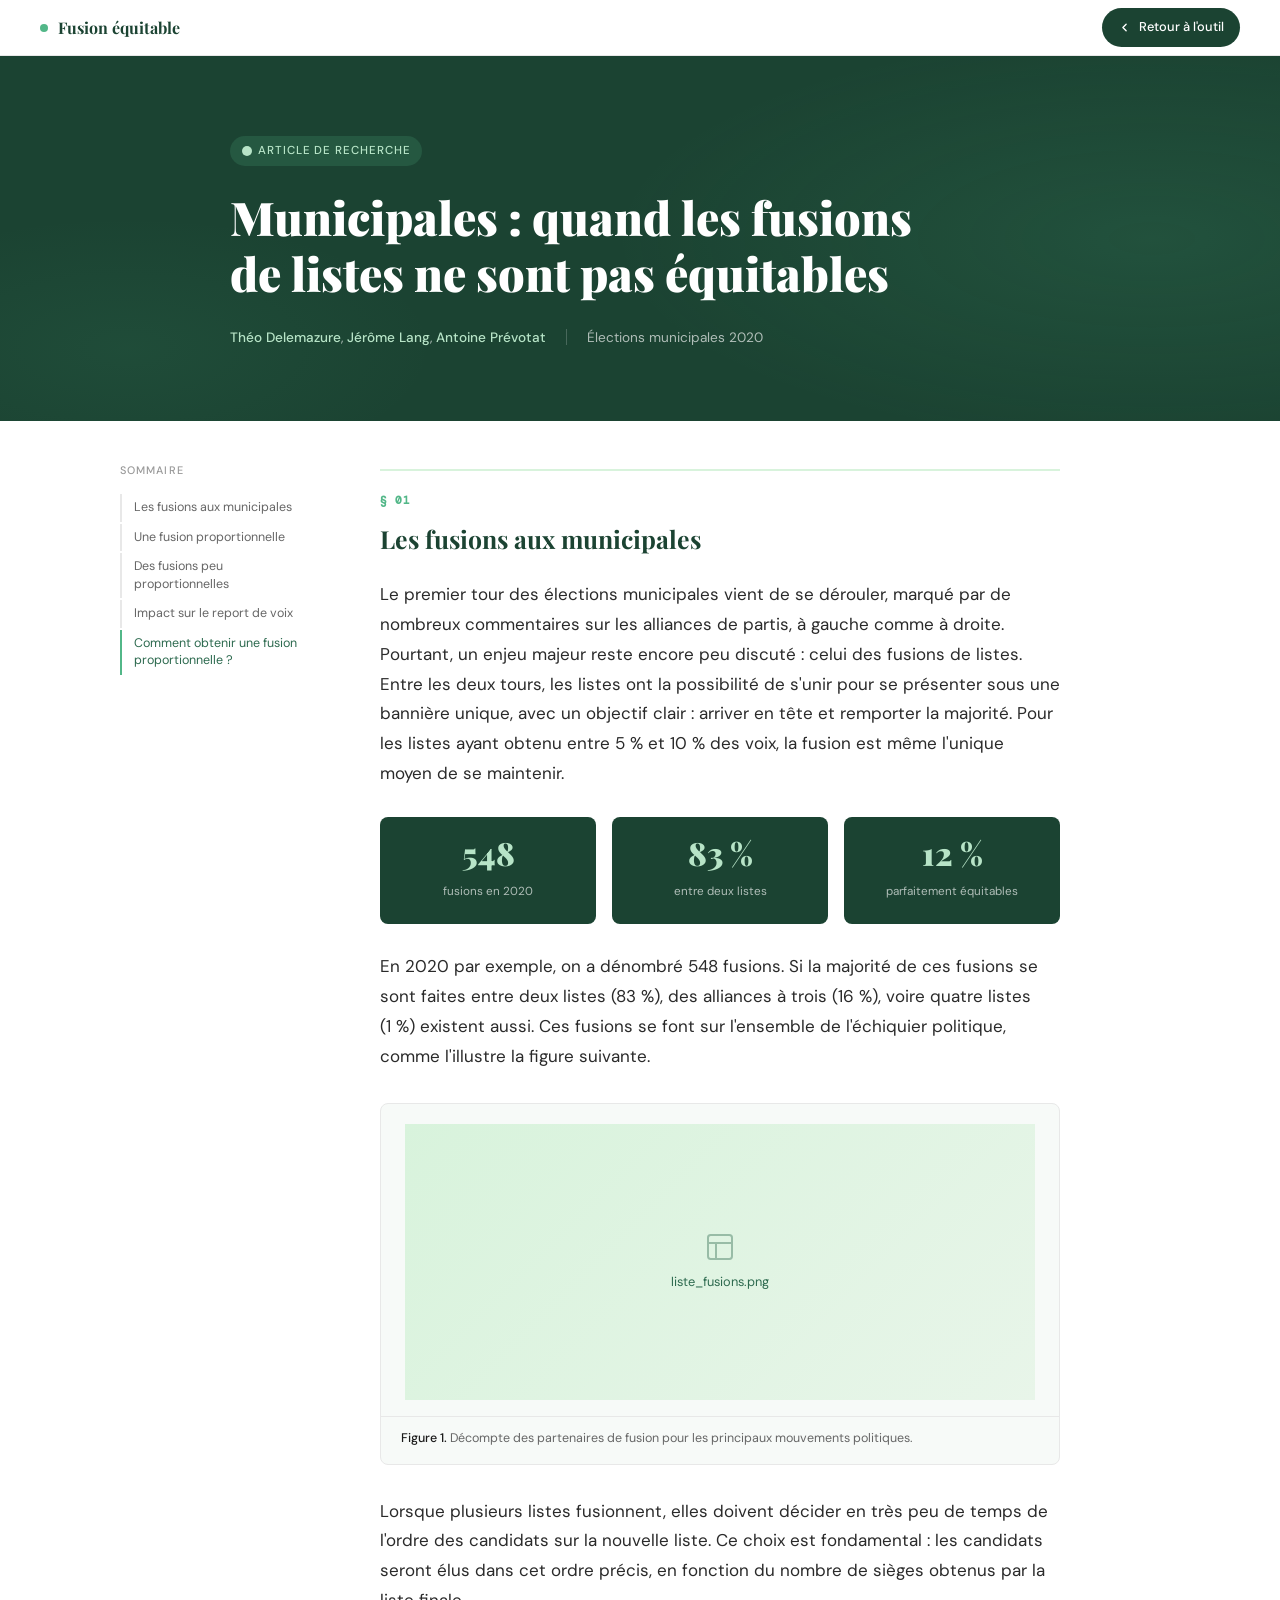
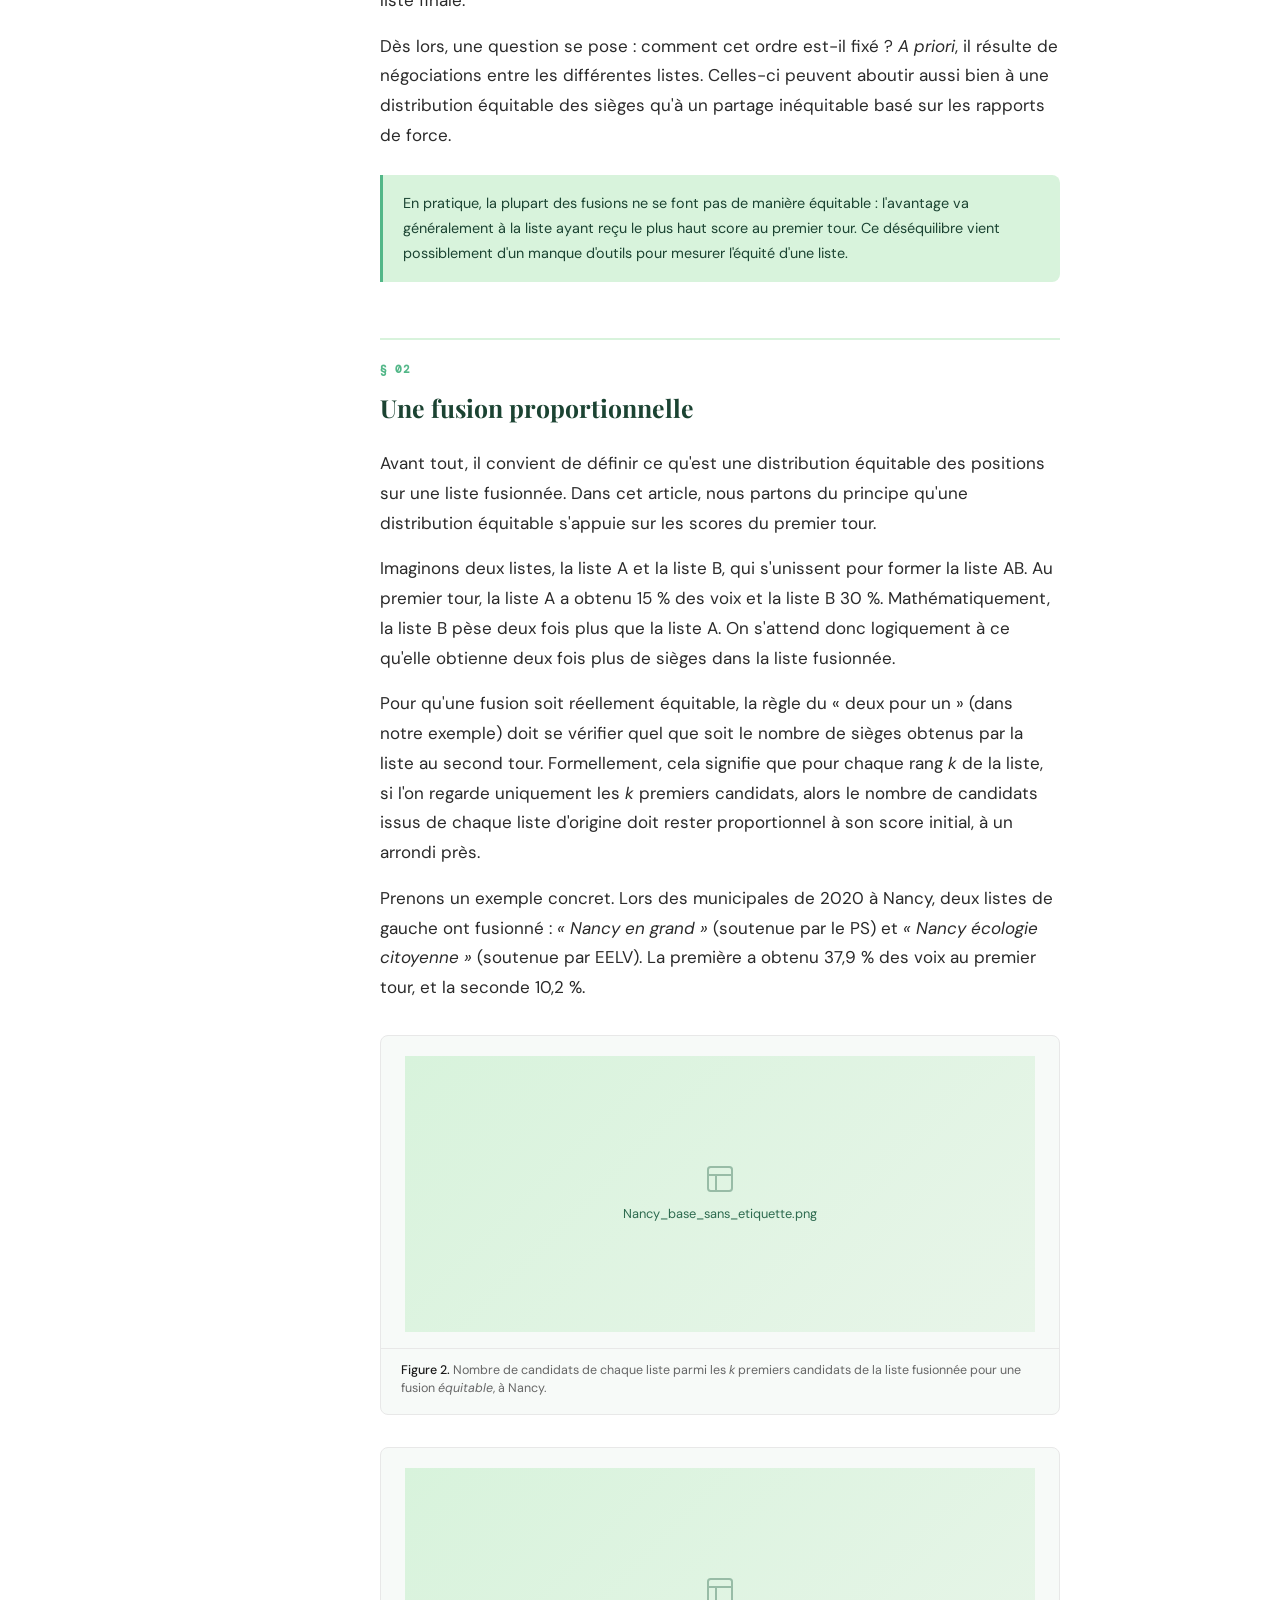
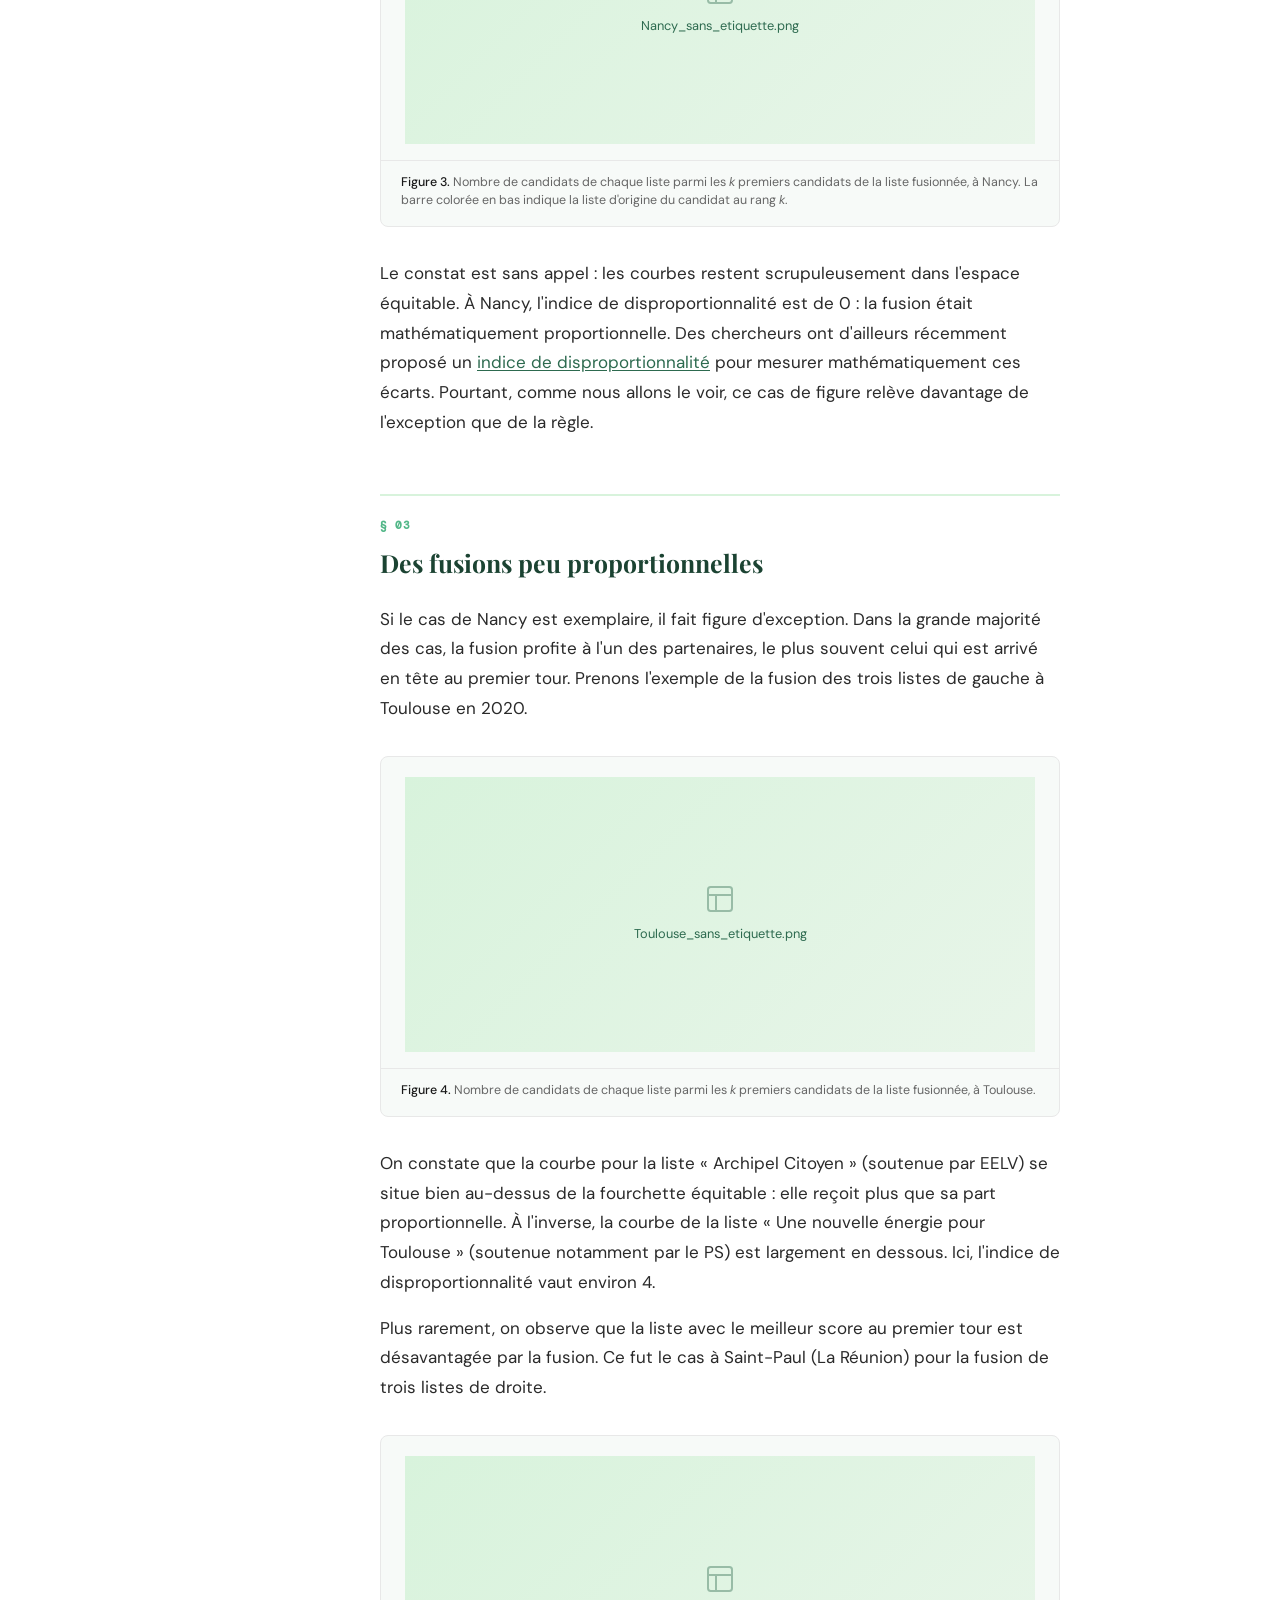
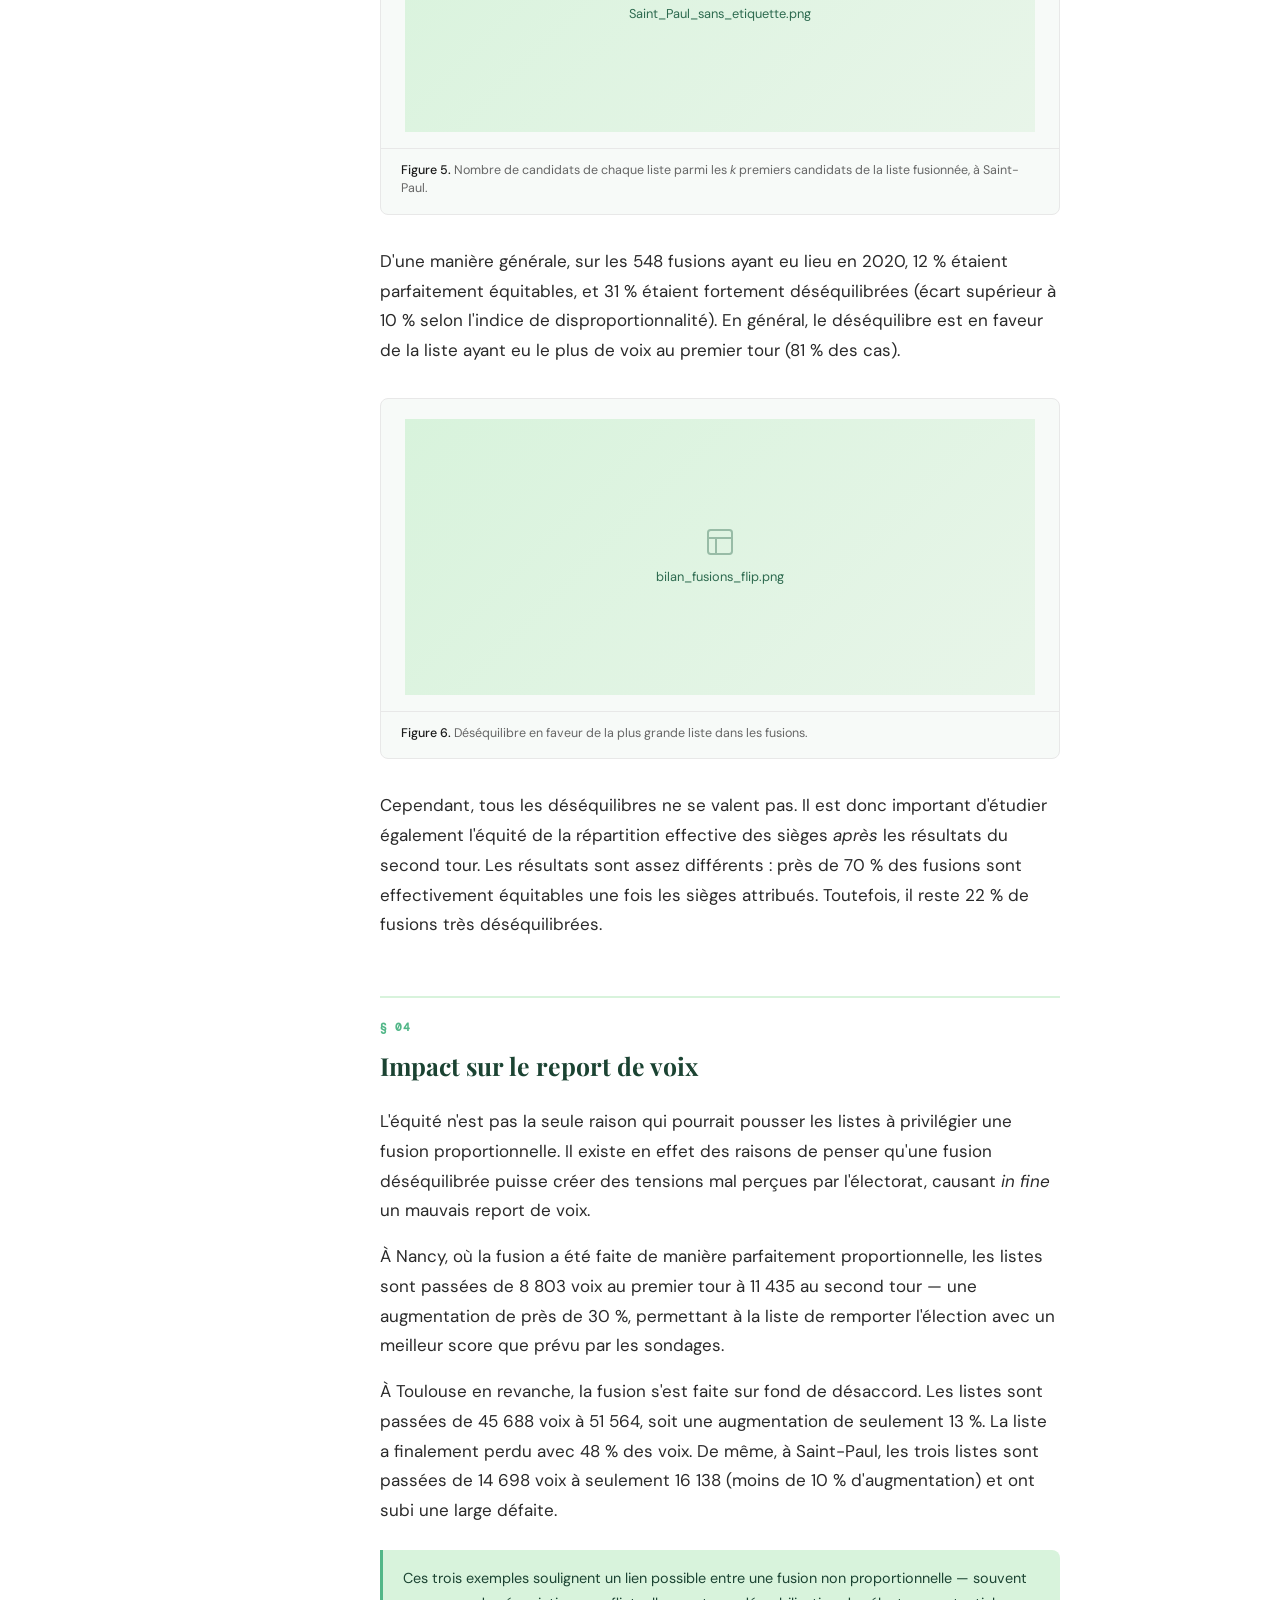
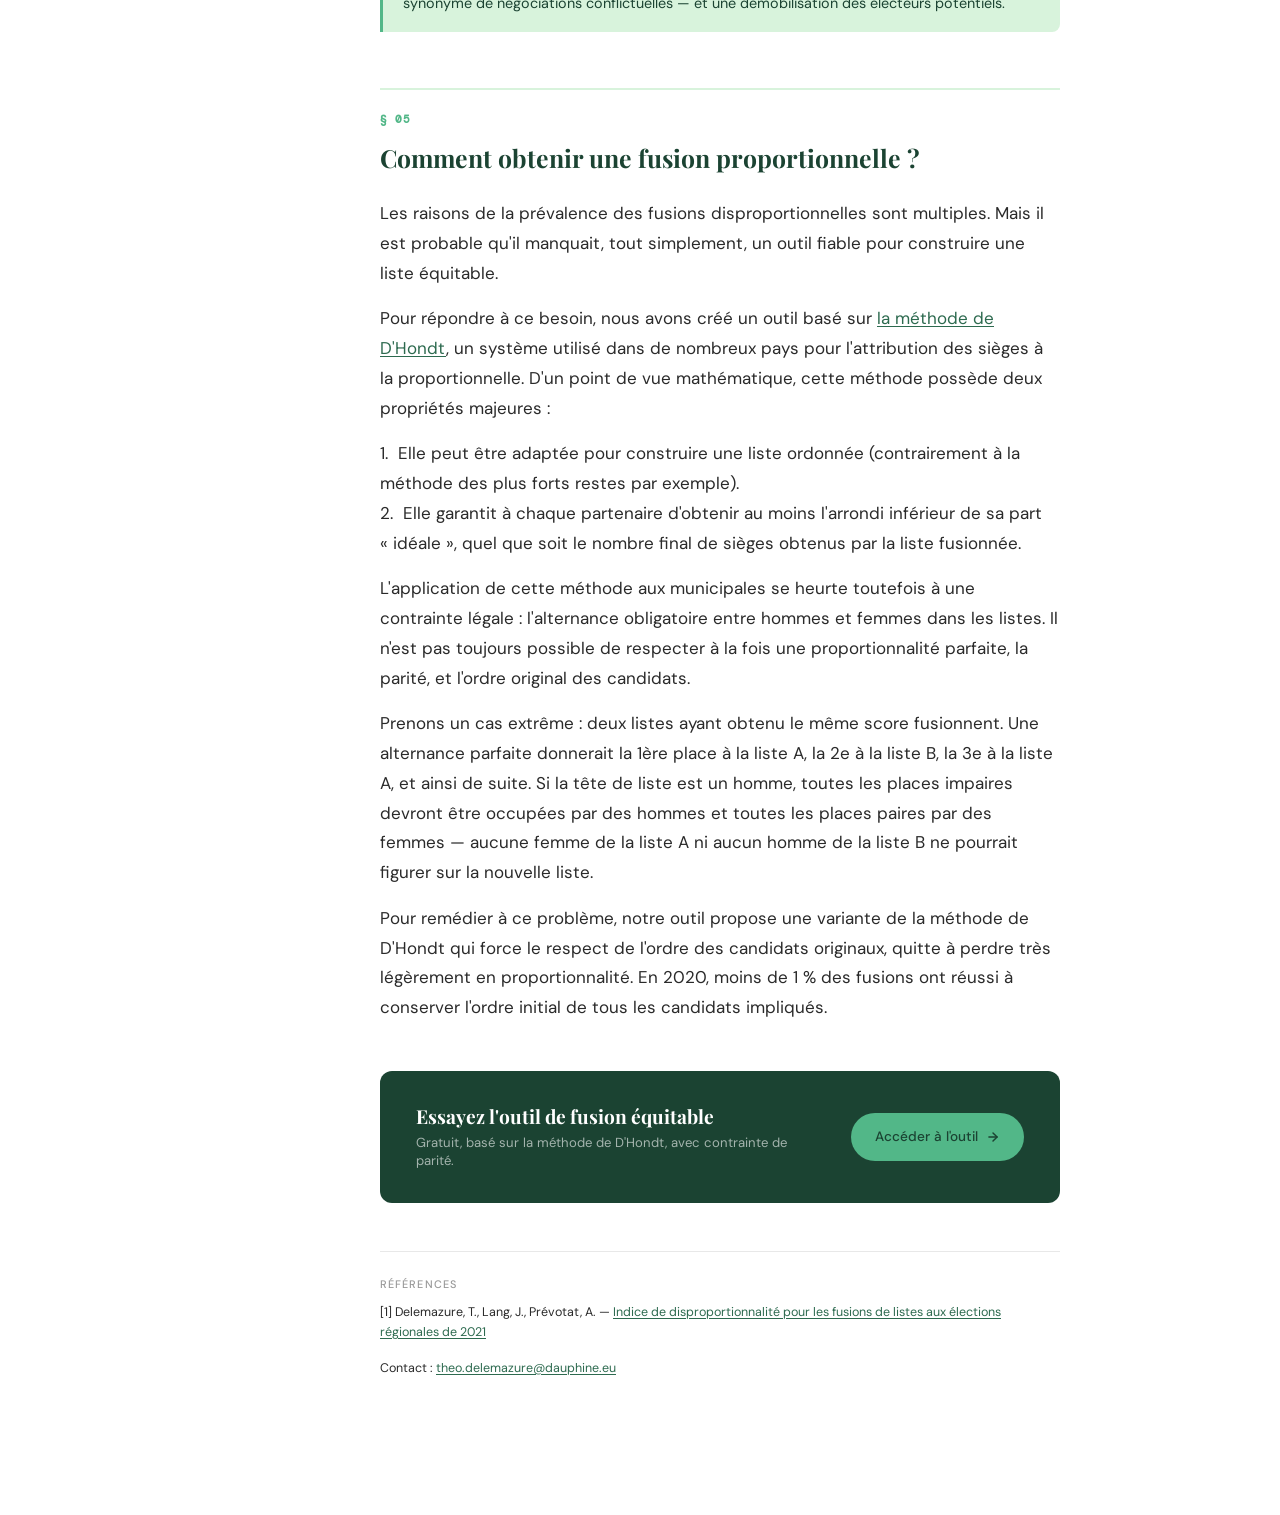
==== informations.html @ e5d2de2e "initi" ====
<!DOCTYPE html>
<html lang="fr">
<head>
  <meta charset="UTF-8" />
  <meta name="viewport" content="width=device-width, initial-scale=1.0" />
  <title>Municipales : quand les fusions de listes ne sont pas équitables</title>
  <link rel="icon" type="image/svg+xml" href="favicon.svg" />
  <link rel="preconnect" href="https://fonts.googleapis.com" />
  <link rel="preconnect" href="https://fonts.gstatic.com" crossorigin />
  <link href="https://fonts.googleapis.com/css2?family=Playfair+Display:ital,wght@0,700;0,900;1,700&family=DM+Sans:wght@300;400;500&family=DM+Mono:wght@400&display=swap" rel="stylesheet" />

  <style>
    :root {
      --green-dark:   #1B4332;
      --green-mid:    #2D6A4F;
      --green-light:  #52B788;
      --green-pale:   #B7E4C7;
      --green-faint:  #D8F3DC;
      --accent:       #52B788;
      --text-body:    #1a1a1a;
      --text-muted:   #666;
      --text-light:   #999;
      --border:       #e8e8e8;
      --bg:           #ffffff;
      --bg-aside:     #f7faf8;
      --radius:       8px;
    }

    *, *::before, *::after { box-sizing: border-box; margin: 0; padding: 0; }

    html { scroll-behavior: smooth; }

    body {
      font-family: 'DM Sans', sans-serif;
      background: var(--bg);
      color: var(--text-body);
      font-size: 17px;
      line-height: 1.75;
    }

    /* ── NAV ── */
    nav {
      position: sticky;
      top: 0;
      z-index: 100;
      background: rgba(255,255,255,0.92);
      backdrop-filter: blur(12px);
      border-bottom: 1px solid var(--border);
      padding: 0 40px;
      display: flex;
      align-items: center;
      justify-content: space-between;
      height: 56px;
    }

    .nav-logo {
      font-family: 'Playfair Display', serif;
      font-size: 1rem;
      font-weight: 700;
      color: var(--green-dark);
      text-decoration: none;
      display: flex;
      align-items: center;
      gap: 10px;
    }

    .nav-logo-dot {
      width: 8px; height: 8px;
      background: var(--green-light);
      border-radius: 50%;
      display: inline-block;
    }

    .nav-cta {
      display: inline-flex;
      align-items: center;
      gap: 8px;
      background: var(--green-dark);
      color: #fff;
      text-decoration: none;
      font-size: 0.8rem;
      font-weight: 500;
      padding: 8px 16px;
      border-radius: 20px;
      transition: background 0.2s;
    }
    .nav-cta:hover { background: var(--green-mid); }

    /* ── HERO ── */
    .hero {
      background: var(--green-dark);
      color: #fff;
      padding: 80px 40px 72px;
      position: relative;
      overflow: hidden;
    }

    .hero::before {
      content: '';
      position: absolute;
      inset: 0;
      background:
        radial-gradient(ellipse 60% 80% at 90% 50%, rgba(82,183,136,0.12) 0%, transparent 70%),
        radial-gradient(ellipse 40% 60% at 10% 80%, rgba(82,183,136,0.08) 0%, transparent 60%);
      pointer-events: none;
    }

    .hero-inner {
      max-width: 820px;
      margin: 0 auto;
      position: relative;
    }

    .hero-tag {
      display: inline-flex;
      align-items: center;
      gap: 6px;
      background: rgba(82,183,136,0.18);
      color: var(--green-pale);
      font-size: 0.72rem;
      font-weight: 500;
      letter-spacing: 0.08em;
      text-transform: uppercase;
      padding: 5px 12px;
      border-radius: 20px;
      margin-bottom: 24px;
    }

    .hero-title {
      font-family: 'Playfair Display', serif;
      font-size: clamp(2rem, 4vw, 2.9rem);
      font-weight: 900;
      line-height: 1.2;
      color: #fff;
      margin-bottom: 24px;
      max-width: 720px;
    }

    .hero-meta {
      display: flex;
      align-items: center;
      gap: 20px;
      flex-wrap: wrap;
    }

    .hero-authors {
      font-size: 0.85rem;
      color: rgba(255,255,255,0.65);
    }

    .hero-authors strong {
      color: var(--green-pale);
      font-weight: 500;
    }

    .hero-divider {
      width: 1px; height: 16px;
      background: rgba(255,255,255,0.2);
    }

    /* ── LAYOUT ── */
    .page-layout {
      max-width: 1120px;
      margin: 0 auto;
      padding: 0 40px;
      display: grid;
      grid-template-columns: 200px 1fr;
      gap: 0 60px;
      align-items: start;
    }

    /* ── TOC ── */
    .toc {
      position: sticky;
      top: 72px;
      padding: 40px 0;
      font-size: 0.78rem;
    }

    .toc-title {
      font-size: 0.68rem;
      font-weight: 500;
      letter-spacing: 0.1em;
      text-transform: uppercase;
      color: var(--text-light);
      margin-bottom: 14px;
    }

    .toc-list {
      list-style: none;
      display: flex;
      flex-direction: column;
      gap: 2px;
    }

    .toc-list a {
      display: block;
      padding: 5px 10px 5px 12px;
      color: var(--text-muted);
      text-decoration: none;
      border-left: 2px solid var(--border);
      line-height: 1.4;
      transition: color 0.15s, border-color 0.15s;
    }

    .toc-list a:hover,
    .toc-list a.active {
      color: var(--green-mid);
      border-color: var(--green-light);
    }

    /* ── ARTICLE ── */
    article {
      padding: 48px 0 80px;
      max-width: 680px;
    }

    .article-section {
      margin-bottom: 56px;
    }

    h2.section-title {
      font-family: 'Playfair Display', serif;
      font-size: 1.55rem;
      font-weight: 700;
      color: var(--green-dark);
      margin-bottom: 20px;
      padding-top: 8px;
      border-top: 2px solid var(--green-faint);
      padding-top: 20px;
    }

    .section-number {
      font-family: 'DM Mono', monospace;
      font-size: 0.7rem;
      color: var(--green-light);
      letter-spacing: 0.05em;
      display: block;
      margin-bottom: 6px;
    }

    p {
      margin-bottom: 16px;
      color: #2a2a2a;
    }

    p:last-child { margin-bottom: 0; }

    em { font-style: italic; }

    strong { font-weight: 500; color: #111; }

    a {
      color: var(--green-mid);
      text-decoration: underline;
      text-underline-offset: 2px;
      transition: color 0.15s;
    }
    a:hover { color: var(--green-dark); }

    /* ── FIGURES ── */
    .figure-block {
      margin: 32px 0;
      background: var(--bg-aside);
      border: 1px solid var(--border);
      border-radius: var(--radius);
      overflow: hidden;
    }

    .figure-img {
      width: 100%;
      display: block;
      padding: 20px 24px 0;
    }

    .figure-img img {
      width: 100%;
      height: auto;
      display: block;
      border-radius: 4px;
    }

    .figure-caption {
      padding: 12px 20px 16px;
      font-size: 0.78rem;
      color: var(--text-muted);
      line-height: 1.5;
      border-top: 1px solid var(--border);
      margin-top: 16px;
    }

    .figure-caption strong {
      color: var(--text-body);
      font-weight: 500;
    }

    /* Figure placeholder (quand image manquante) */
    .figure-placeholder {
      width: 100%;
      aspect-ratio: 16/7;
      background: linear-gradient(135deg, var(--green-faint) 0%, #e8f5e9 100%);
      display: flex;
      align-items: center;
      justify-content: center;
      flex-direction: column;
      gap: 8px;
      color: var(--green-mid);
      font-size: 0.8rem;
    }

    .figure-placeholder svg { opacity: 0.4; }

    /* ── HIGHLIGHT BOX ── */
    .highlight-box {
      background: var(--green-faint);
      border-left: 3px solid var(--green-light);
      border-radius: 0 var(--radius) var(--radius) 0;
      padding: 16px 20px;
      margin: 24px 0;
      font-size: 0.9rem;
      color: var(--green-dark);
    }

    /* ── STAT CALLOUTS ── */
    .stats-row {
      display: grid;
      grid-template-columns: repeat(3, 1fr);
      gap: 16px;
      margin: 28px 0;
    }

    .stat-card {
      background: var(--green-dark);
      color: #fff;
      border-radius: var(--radius);
      padding: 20px 16px;
      text-align: center;
    }

    .stat-number {
      font-family: 'Playfair Display', serif;
      font-size: 2rem;
      font-weight: 900;
      color: var(--green-pale);
      line-height: 1;
      display: block;
      margin-bottom: 6px;
    }

    .stat-label {
      font-size: 0.73rem;
      color: rgba(255,255,255,0.65);
      line-height: 1.4;
    }

    /* ── CTA FOOTER ── */
    .article-cta {
      background: var(--green-dark);
      color: #fff;
      border-radius: 12px;
      padding: 32px 36px;
      margin-top: 48px;
      display: flex;
      align-items: center;
      justify-content: space-between;
      gap: 24px;
      flex-wrap: wrap;
    }

    .article-cta-text {
      font-family: 'Playfair Display', serif;
      font-size: 1.2rem;
      font-weight: 700;
      color: #fff;
      max-width: 400px;
      line-height: 1.4;
    }

    .article-cta-sub {
      font-family: 'DM Sans', sans-serif;
      font-size: 0.82rem;
      color: rgba(255,255,255,0.6);
      font-weight: 400;
      display: block;
      margin-top: 4px;
    }

    .article-cta-btn {
      display: inline-flex;
      align-items: center;
      gap: 8px;
      background: var(--green-light);
      color: var(--green-dark);
      font-family: 'DM Sans', sans-serif;
      font-size: 0.85rem;
      font-weight: 500;
      padding: 12px 24px;
      border-radius: 24px;
      text-decoration: none;
      white-space: nowrap;
      transition: background 0.2s, transform 0.15s;
    }
    .article-cta-btn:hover {
      background: var(--green-pale);
      transform: translateY(-1px);
      color: var(--green-dark);
    }

    /* ── REFS ── */
    .references {
      margin-top: 48px;
      padding-top: 24px;
      border-top: 1px solid var(--border);
      font-size: 0.78rem;
      color: var(--text-muted);
      line-height: 1.6;
    }

    .references h3 {
      font-family: 'DM Sans', sans-serif;
      font-size: 0.68rem;
      font-weight: 500;
      letter-spacing: 0.1em;
      text-transform: uppercase;
      color: var(--text-light);
      margin-bottom: 10px;
    }

    /* ── RESPONSIVE ── */
    @media (max-width: 768px) {
      nav { padding: 0 20px; }
      .hero { padding: 52px 20px 48px; }
      .page-layout {
        grid-template-columns: 1fr;
        padding: 0 20px;
      }
      .toc { display: none; }
      article { padding: 32px 0 60px; }
      .stats-row { grid-template-columns: 1fr; }
      .article-cta { flex-direction: column; align-items: flex-start; }
    }
  </style>
</head>
<body>

  <!-- NAV -->
  <nav>
    <a href="index.html" class="nav-logo">
      <span class="nav-logo-dot"></span>
      Fusion équitable
    </a>
    <a href="index.html" class="nav-cta">
      <svg width="13" height="13" viewBox="0 0 24 24" fill="none" stroke="currentColor" stroke-width="2.5" stroke-linecap="round" stroke-linejoin="round"><polyline points="15 18 9 12 15 6"/></svg>
      Retour à l'outil
    </a>
  </nav>

  <!-- HERO -->
  <div class="hero">
    <div class="hero-inner">
      <div class="hero-tag">
        <svg width="10" height="10" viewBox="0 0 24 24" fill="currentColor"><circle cx="12" cy="12" r="12"/></svg>
        Article de recherche
      </div>
      <h1 class="hero-title">Municipales : quand les fusions de listes ne sont pas équitables</h1>
      <div class="hero-meta">
        <span class="hero-authors">
          <strong>Théo Delemazure</strong>, <strong>Jérôme Lang</strong>, <strong>Antoine Prévotat</strong>
        </span>
        <div class="hero-divider"></div>
        <span class="hero-authors">Élections municipales 2020</span>
      </div>
    </div>
  </div>

  <!-- BODY -->
  <div class="page-layout">

    <!-- TOC -->
    <aside class="toc" aria-label="Table des matières">
      <div class="toc-title">Sommaire</div>
      <ul class="toc-list">
        <li><a href="#s1">Les fusions aux municipales</a></li>
        <li><a href="#s2">Une fusion proportionnelle</a></li>
        <li><a href="#s3">Des fusions peu proportionnelles</a></li>
        <li><a href="#s4">Impact sur le report de voix</a></li>
        <li><a href="#s5">Comment obtenir une fusion proportionnelle&nbsp;?</a></li>
      </ul>
    </aside>

    <!-- ARTICLE -->
    <article>

      <!-- S1 -->
      <section class="article-section" id="s1">
        <h2 class="section-title">
          <span class="section-number">§ 01</span>
          Les fusions aux municipales
        </h2>

        <p>Le premier tour des élections municipales vient de se dérouler, marqué par de nombreux commentaires sur les alliances de partis, à gauche comme à droite. Pourtant, un enjeu majeur reste encore peu discuté&nbsp;: celui des fusions de listes. Entre les deux tours, les listes ont la possibilité de s'unir pour se présenter sous une bannière unique, avec un objectif clair : arriver en tête et remporter la majorité. Pour les listes ayant obtenu entre 5&nbsp;% et 10&nbsp;% des voix, la fusion est même l'unique moyen de se maintenir.</p>

        <div class="stats-row">
          <div class="stat-card">
            <span class="stat-number">548</span>
            <span class="stat-label">fusions en 2020</span>
          </div>
          <div class="stat-card">
            <span class="stat-number">83&nbsp;%</span>
            <span class="stat-label">entre deux listes</span>
          </div>
          <div class="stat-card">
            <span class="stat-number">12&nbsp;%</span>
            <span class="stat-label">parfaitement équitables</span>
          </div>
        </div>

        <p>En 2020 par exemple, on a dénombré 548 fusions. Si la majorité de ces fusions se sont faites entre deux listes (83&nbsp;%), des alliances à trois (16&nbsp;%), voire quatre listes (1&nbsp;%) existent aussi. Ces fusions se font sur l'ensemble de l'échiquier politique, comme l'illustre la figure suivante.</p>

        <div class="figure-block">
          <div class="figure-img">
            <img src="Graphs/liste_fusions.png" alt="Décompte des partenaires de fusion pour les principaux mouvements politiques" onerror="this.parentElement.innerHTML='<div class=\'figure-placeholder\'><svg width=\'32\' height=\'32\' viewBox=\'0 0 24 24\' fill=\'none\' stroke=\'currentColor\' stroke-width=\'1.5\'><rect x=\'3\' y=\'3\' width=\'18\' height=\'18\' rx=\'2\'/><path d=\'M3 9h18M9 21V9\'/></svg><span>liste_fusions.png</span></div>'" />
          </div>
          <div class="figure-caption">
            <strong>Figure 1.</strong> Décompte des partenaires de fusion pour les principaux mouvements politiques.
          </div>
        </div>

        <p>Lorsque plusieurs listes fusionnent, elles doivent décider en très peu de temps de l'ordre des candidats sur la nouvelle liste. Ce choix est fondamental : les candidats seront élus dans cet ordre précis, en fonction du nombre de sièges obtenus par la liste finale.</p>

        <p>Dès lors, une question se pose&nbsp;: comment cet ordre est-il fixé&nbsp;? <em>A priori</em>, il résulte de négociations entre les différentes listes. Celles-ci peuvent aboutir aussi bien à une distribution équitable des sièges qu'à un partage inéquitable basé sur les rapports de force.</p>

        <div class="highlight-box">
          En pratique, la plupart des fusions ne se font pas de manière équitable&nbsp;: l'avantage va généralement à la liste ayant reçu le plus haut score au premier tour. Ce déséquilibre vient possiblement d'un manque d'outils pour mesurer l'équité d'une liste.
        </div>
      </section>

      <!-- S2 -->
      <section class="article-section" id="s2">
        <h2 class="section-title">
          <span class="section-number">§ 02</span>
          Une fusion proportionnelle
        </h2>

        <p>Avant tout, il convient de définir ce qu'est une distribution équitable des positions sur une liste fusionnée. Dans cet article, nous partons du principe qu'une distribution équitable s'appuie sur les scores du premier tour.</p>

        <p>Imaginons deux listes, la liste A et la liste B, qui s'unissent pour former la liste AB. Au premier tour, la liste A a obtenu 15&nbsp;% des voix et la liste B 30&nbsp;%. Mathématiquement, la liste B pèse deux fois plus que la liste A. On s'attend donc logiquement à ce qu'elle obtienne deux fois plus de sièges dans la liste fusionnée.</p>

        <p>Pour qu'une fusion soit réellement équitable, la règle du «&nbsp;deux pour un&nbsp;» (dans notre exemple) doit se vérifier quel que soit le nombre de sièges obtenus par la liste au second tour. Formellement, cela signifie que pour chaque rang <em>k</em> de la liste, si l'on regarde uniquement les <em>k</em> premiers candidats, alors le nombre de candidats issus de chaque liste d'origine doit rester proportionnel à son score initial, à un arrondi près.</p>

        <p>Prenons un exemple concret. Lors des municipales de 2020 à Nancy, deux listes de gauche ont fusionné&nbsp;: <em>«&nbsp;Nancy en grand&nbsp;»</em> (soutenue par le PS) et <em>«&nbsp;Nancy écologie citoyenne&nbsp;»</em> (soutenue par EELV). La première a obtenu 37,9&nbsp;% des voix au premier tour, et la seconde 10,2&nbsp;%.</p>

        <div class="figure-block">
          <div class="figure-img">
            <img src="Graphs/Nancy_base_sans_etiquette.png" alt="Fusion équitable à Nancy — répartition idéale" onerror="this.parentElement.innerHTML='<div class=\'figure-placeholder\'><svg width=\'32\' height=\'32\' viewBox=\'0 0 24 24\' fill=\'none\' stroke=\'currentColor\' stroke-width=\'1.5\'><rect x=\'3\' y=\'3\' width=\'18\' height=\'18\' rx=\'2\'/><path d=\'M3 9h18M9 21V9\'/></svg><span>Nancy_base_sans_etiquette.png</span></div>'" />
          </div>
          <div class="figure-caption">
            <strong>Figure 2.</strong> Nombre de candidats de chaque liste parmi les <em>k</em> premiers candidats de la liste fusionnée pour une fusion <em>équitable</em>, à Nancy.
          </div>
        </div>

        <div class="figure-block">
          <div class="figure-img">
            <img src="Graphs/Nancy_sans_etiquette.png" alt="Fusion réelle à Nancy" onerror="this.parentElement.innerHTML='<div class=\'figure-placeholder\'><svg width=\'32\' height=\'32\' viewBox=\'0 0 24 24\' fill=\'none\' stroke=\'currentColor\' stroke-width=\'1.5\'><rect x=\'3\' y=\'3\' width=\'18\' height=\'18\' rx=\'2\'/><path d=\'M3 9h18M9 21V9\'/></svg><span>Nancy_sans_etiquette.png</span></div>'" />
          </div>
          <div class="figure-caption">
            <strong>Figure 3.</strong> Nombre de candidats de chaque liste parmi les <em>k</em> premiers candidats de la liste fusionnée, à Nancy. La barre colorée en bas indique la liste d'origine du candidat au rang <em>k</em>.
          </div>
        </div>

        <p>Le constat est sans appel&nbsp;: les courbes restent scrupuleusement dans l'espace équitable. À Nancy, l'indice de disproportionnalité est de 0&nbsp;: la fusion était mathématiquement proportionnelle. Des chercheurs ont d'ailleurs récemment proposé un <a href="https://decol.hypotheses.org/9">indice de disproportionnalité</a> pour mesurer mathématiquement ces écarts. Pourtant, comme nous allons le voir, ce cas de figure relève davantage de l'exception que de la règle.</p>
      </section>

      <!-- S3 -->
      <section class="article-section" id="s3">
        <h2 class="section-title">
          <span class="section-number">§ 03</span>
          Des fusions peu proportionnelles
        </h2>

        <p>Si le cas de Nancy est exemplaire, il fait figure d'exception. Dans la grande majorité des cas, la fusion profite à l'un des partenaires, le plus souvent celui qui est arrivé en tête au premier tour. Prenons l'exemple de la fusion des trois listes de gauche à Toulouse en 2020.</p>

        <div class="figure-block">
          <div class="figure-img">
            <img src="Graphs/Toulouse_sans_etiquette.png" alt="Fusion à Toulouse" onerror="this.parentElement.innerHTML='<div class=\'figure-placeholder\'><svg width=\'32\' height=\'32\' viewBox=\'0 0 24 24\' fill=\'none\' stroke=\'currentColor\' stroke-width=\'1.5\'><rect x=\'3\' y=\'3\' width=\'18\' height=\'18\' rx=\'2\'/><path d=\'M3 9h18M9 21V9\'/></svg><span>Toulouse_sans_etiquette.png</span></div>'" />
          </div>
          <div class="figure-caption">
            <strong>Figure 4.</strong> Nombre de candidats de chaque liste parmi les <em>k</em> premiers candidats de la liste fusionnée, à Toulouse.
          </div>
        </div>

        <p>On constate que la courbe pour la liste «&nbsp;Archipel Citoyen&nbsp;» (soutenue par EELV) se situe bien au-dessus de la fourchette équitable&nbsp;: elle reçoit plus que sa part proportionnelle. À l'inverse, la courbe de la liste «&nbsp;Une nouvelle énergie pour Toulouse&nbsp;» (soutenue notamment par le PS) est largement en dessous. Ici, l'indice de disproportionnalité vaut environ 4.</p>

        <p>Plus rarement, on observe que la liste avec le meilleur score au premier tour est désavantagée par la fusion. Ce fut le cas à Saint-Paul (La Réunion) pour la fusion de trois listes de droite.</p>

        <div class="figure-block">
          <div class="figure-img">
            <img src="Graphs/Saint_Paul_sans_etiquette.png" alt="Fusion à Saint-Paul" onerror="this.parentElement.innerHTML='<div class=\'figure-placeholder\'><svg width=\'32\' height=\'32\' viewBox=\'0 0 24 24\' fill=\'none\' stroke=\'currentColor\' stroke-width=\'1.5\'><rect x=\'3\' y=\'3\' width=\'18\' height=\'18\' rx=\'2\'/><path d=\'M3 9h18M9 21V9\'/></svg><span>Saint_Paul_sans_etiquette.png</span></div>'" />
          </div>
          <div class="figure-caption">
            <strong>Figure 5.</strong> Nombre de candidats de chaque liste parmi les <em>k</em> premiers candidats de la liste fusionnée, à Saint-Paul.
          </div>
        </div>

        <p>D'une manière générale, sur les 548 fusions ayant eu lieu en 2020, 12&nbsp;% étaient parfaitement équitables, et 31&nbsp;% étaient fortement déséquilibrées (écart supérieur à 10&nbsp;% selon l'indice de disproportionnalité). En général, le déséquilibre est en faveur de la liste ayant eu le plus de voix au premier tour (81&nbsp;% des cas).</p>

        <div class="figure-block">
          <div class="figure-img">
            <img src="Graphs/bilan_fusions_flip.png" alt="Bilan des fusions" onerror="this.parentElement.innerHTML='<div class=\'figure-placeholder\'><svg width=\'32\' height=\'32\' viewBox=\'0 0 24 24\' fill=\'none\' stroke=\'currentColor\' stroke-width=\'1.5\'><rect x=\'3\' y=\'3\' width=\'18\' height=\'18\' rx=\'2\'/><path d=\'M3 9h18M9 21V9\'/></svg><span>bilan_fusions_flip.png</span></div>'" />
          </div>
          <div class="figure-caption">
            <strong>Figure 6.</strong> Déséquilibre en faveur de la plus grande liste dans les fusions.
          </div>
        </div>

        <p>Cependant, tous les déséquilibres ne se valent pas. Il est donc important d'étudier également l'équité de la répartition effective des sièges <em>après</em> les résultats du second tour. Les résultats sont assez différents&nbsp;: près de 70&nbsp;% des fusions sont effectivement équitables une fois les sièges attribués. Toutefois, il reste 22&nbsp;% de fusions très déséquilibrées.</p>
      </section>

      <!-- S4 -->
      <section class="article-section" id="s4">
        <h2 class="section-title">
          <span class="section-number">§ 04</span>
          Impact sur le report de voix
        </h2>

        <p>L'équité n'est pas la seule raison qui pourrait pousser les listes à privilégier une fusion proportionnelle. Il existe en effet des raisons de penser qu'une fusion déséquilibrée puisse créer des tensions mal perçues par l'électorat, causant <em>in fine</em> un mauvais report de voix.</p>

        <p>À Nancy, où la fusion a été faite de manière parfaitement proportionnelle, les listes sont passées de 8&nbsp;803 voix au premier tour à 11&nbsp;435 au second tour — une augmentation de près de 30&nbsp;%, permettant à la liste de remporter l'élection avec un meilleur score que prévu par les sondages.</p>

        <p>À Toulouse en revanche, la fusion s'est faite sur fond de désaccord. Les listes sont passées de 45&nbsp;688 voix à 51&nbsp;564, soit une augmentation de seulement 13&nbsp;%. La liste a finalement perdu avec 48&nbsp;% des voix. De même, à Saint-Paul, les trois listes sont passées de 14&nbsp;698 voix à seulement 16&nbsp;138 (moins de 10&nbsp;% d'augmentation) et ont subi une large défaite.</p>

        <div class="highlight-box">
          Ces trois exemples soulignent un lien possible entre une fusion non proportionnelle — souvent synonyme de négociations conflictuelles — et une démobilisation des électeurs potentiels.
        </div>
      </section>

      <!-- S5 -->
      <section class="article-section" id="s5">
        <h2 class="section-title">
          <span class="section-number">§ 05</span>
          Comment obtenir une fusion proportionnelle&nbsp;?
        </h2>

        <p>Les raisons de la prévalence des fusions disproportionnelles sont multiples. Mais il est probable qu'il manquait, tout simplement, un outil fiable pour construire une liste équitable.</p>

        <p>Pour répondre à ce besoin, nous avons créé un outil basé sur <a href="https://fr.wikipedia.org/wiki/Scrutin_proportionnel_plurinominal#M%C3%A9thode_de_Jefferson_ou_m%C3%A9thode_D'Hondt">la méthode de D'Hondt</a>, un système utilisé dans de nombreux pays pour l'attribution des sièges à la proportionnelle. D'un point de vue mathématique, cette méthode possède deux propriétés majeures&nbsp;:</p>

        <p>1.&nbsp; Elle peut être adaptée pour construire une liste ordonnée (contrairement à la méthode des plus forts restes par exemple).<br>
        2.&nbsp; Elle garantit à chaque partenaire d'obtenir au moins l'arrondi inférieur de sa part «&nbsp;idéale&nbsp;», quel que soit le nombre final de sièges obtenus par la liste fusionnée.</p>

        <p>L'application de cette méthode aux municipales se heurte toutefois à une contrainte légale&nbsp;: l'alternance obligatoire entre hommes et femmes dans les listes. Il n'est pas toujours possible de respecter à la fois une proportionnalité parfaite, la parité, et l'ordre original des candidats.</p>

        <p>Prenons un cas extrême&nbsp;: deux listes ayant obtenu le même score fusionnent. Une alternance parfaite donnerait la 1ère place à la liste A, la 2e à la liste B, la 3e à la liste A, et ainsi de suite. Si la tête de liste est un homme, toutes les places impaires devront être occupées par des hommes et toutes les places paires par des femmes — aucune femme de la liste A ni aucun homme de la liste B ne pourrait figurer sur la nouvelle liste.</p>

        <p>Pour remédier à ce problème, notre outil propose une variante de la méthode de D'Hondt qui force le respect de l'ordre des candidats originaux, quitte à perdre très légèrement en proportionnalité. En 2020, moins de 1&nbsp;% des fusions ont réussi à conserver l'ordre initial de tous les candidats impliqués.</p>

        <!-- CTA -->
        <div class="article-cta">
          <div>
            <div class="article-cta-text">
              Essayez l'outil de fusion équitable
              <span class="article-cta-sub">Gratuit, basé sur la méthode de D'Hondt, avec contrainte de parité.</span>
            </div>
          </div>
          <a href="index.html" class="article-cta-btn">
            Accéder à l'outil
            <svg width="14" height="14" viewBox="0 0 24 24" fill="none" stroke="currentColor" stroke-width="2.5" stroke-linecap="round" stroke-linejoin="round"><line x1="5" y1="12" x2="19" y2="12"/><polyline points="12 5 19 12 12 19"/></svg>
          </a>
        </div>

        <div class="references">
          <h3>Références</h3>
          <p>[1] Delemazure, T., Lang, J., Prévotat, A. — <a href="https://decol.hypotheses.org/9">Indice de disproportionnalité pour les fusions de listes aux élections régionales de 2021</a></p>
          <p>Contact&nbsp;: <a href="mailto:theo.delemazure@dauphine.eu">theo.delemazure@dauphine.eu</a></p>
        </div>
      </section>

    </article>
  </div>

  <script>
    // TOC active link on scroll
    const sections = document.querySelectorAll('.article-section');
    const links    = document.querySelectorAll('.toc-list a');

    const observer = new IntersectionObserver(entries => {
      entries.forEach(entry => {
        if (entry.isIntersecting) {
          links.forEach(l => l.classList.remove('active'));
          const active = document.querySelector(`.toc-list a[href="#${entry.target.id}"]`);
          if (active) active.classList.add('active');
        }
      });
    }, { rootMargin: '-20% 0px -70% 0px' });

    sections.forEach(s => observer.observe(s));
  </script>
</body>
</html>
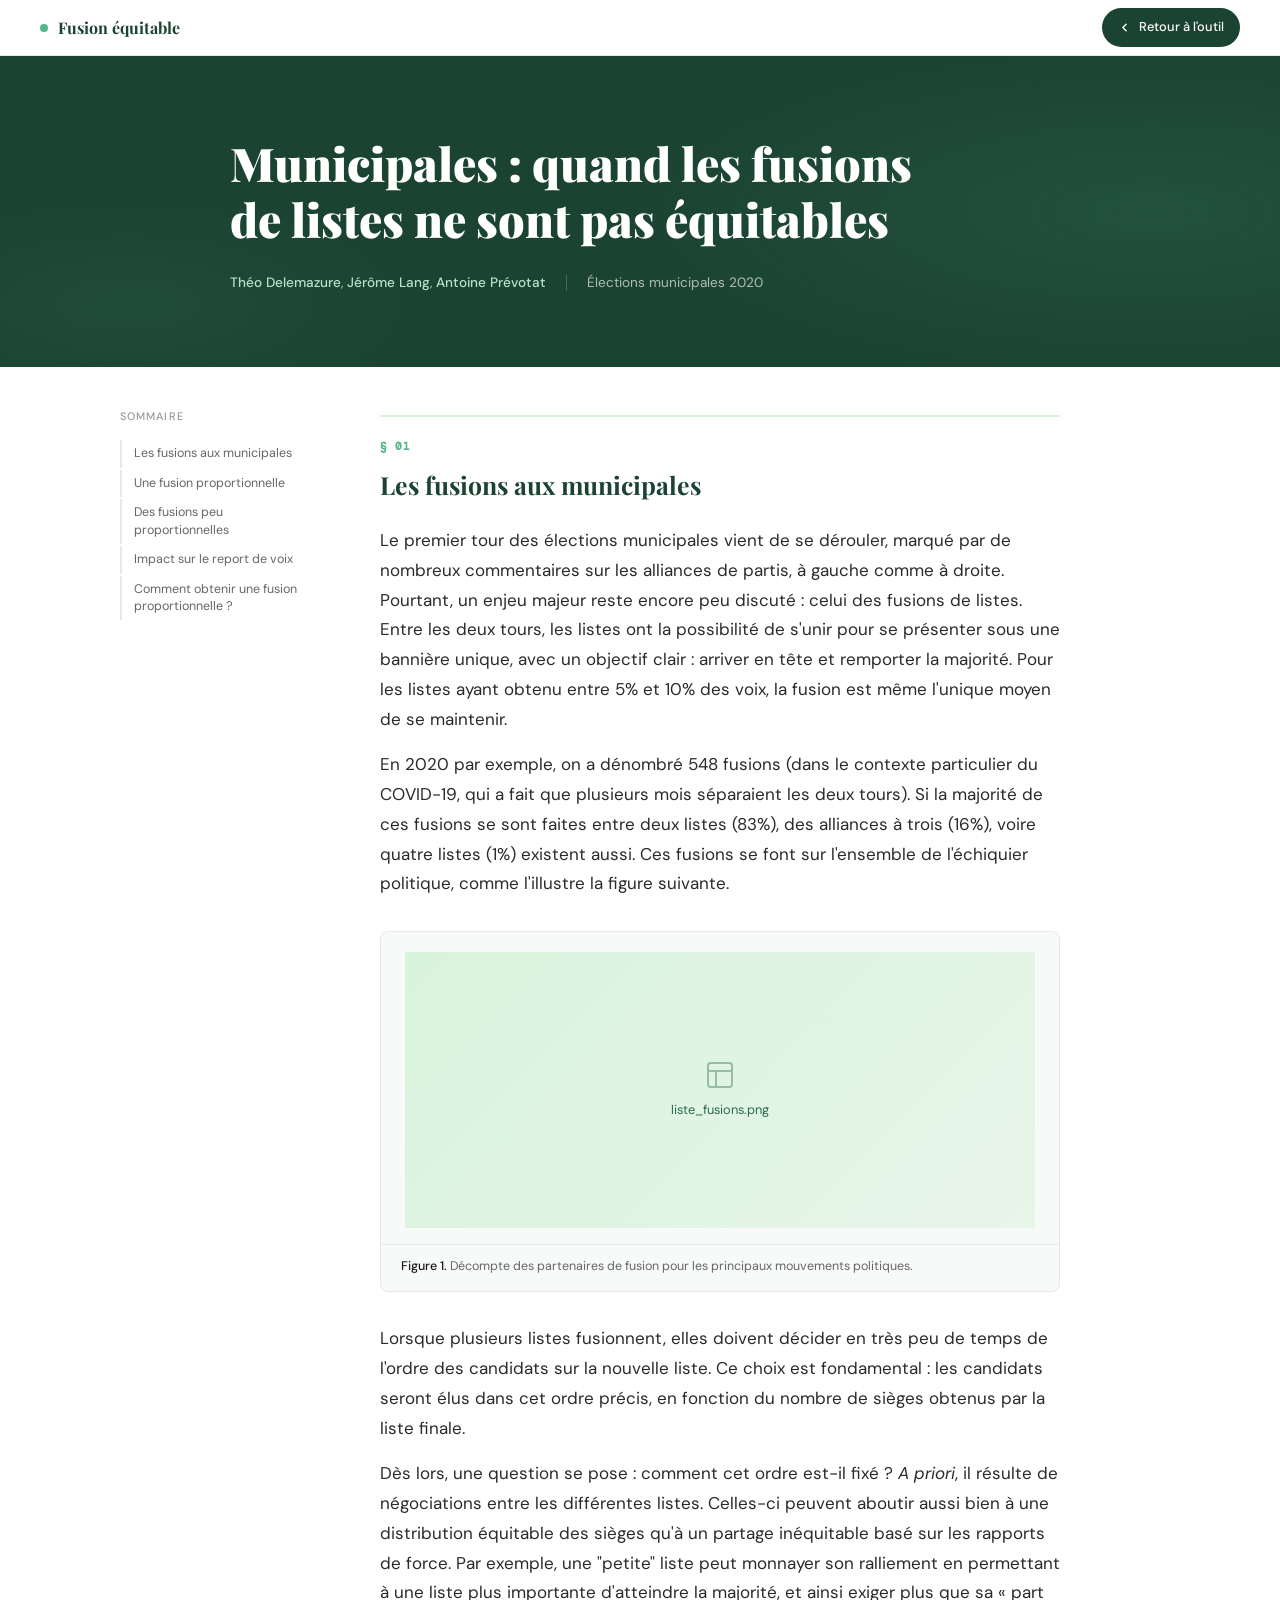
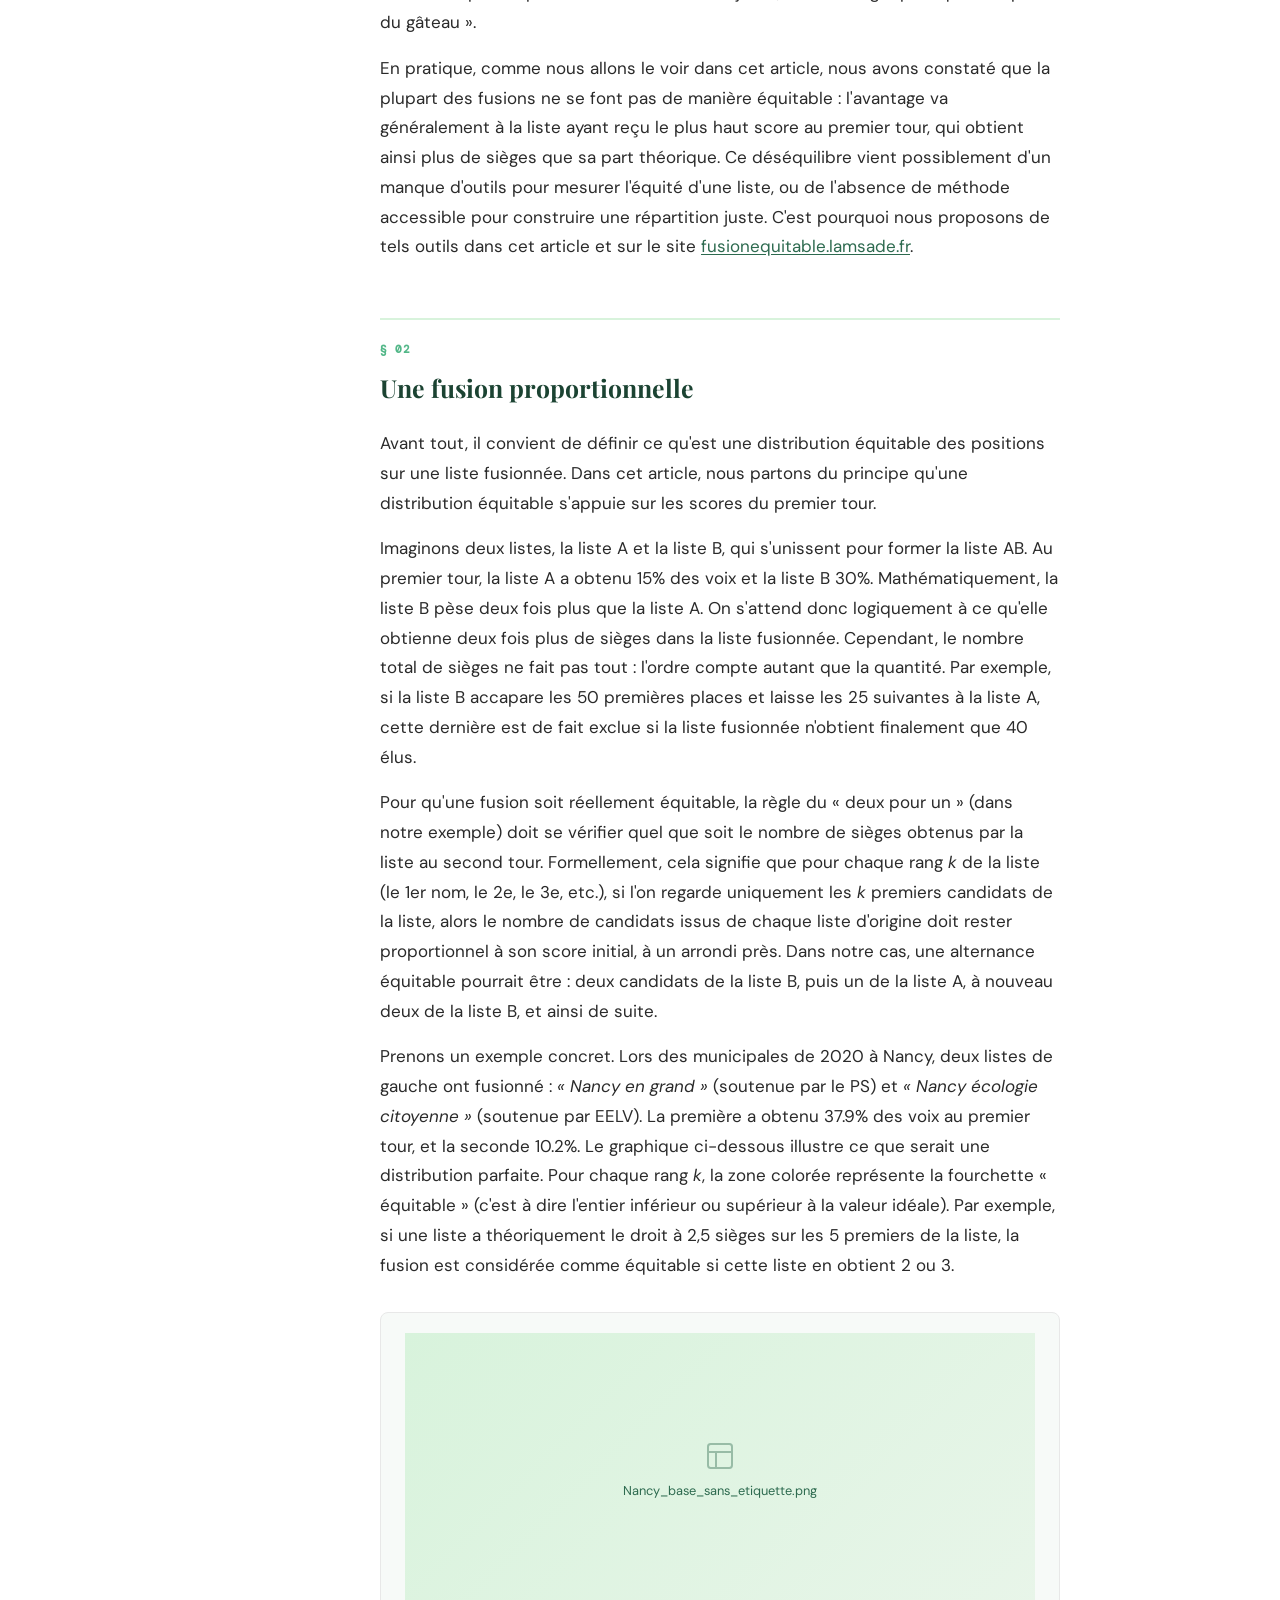
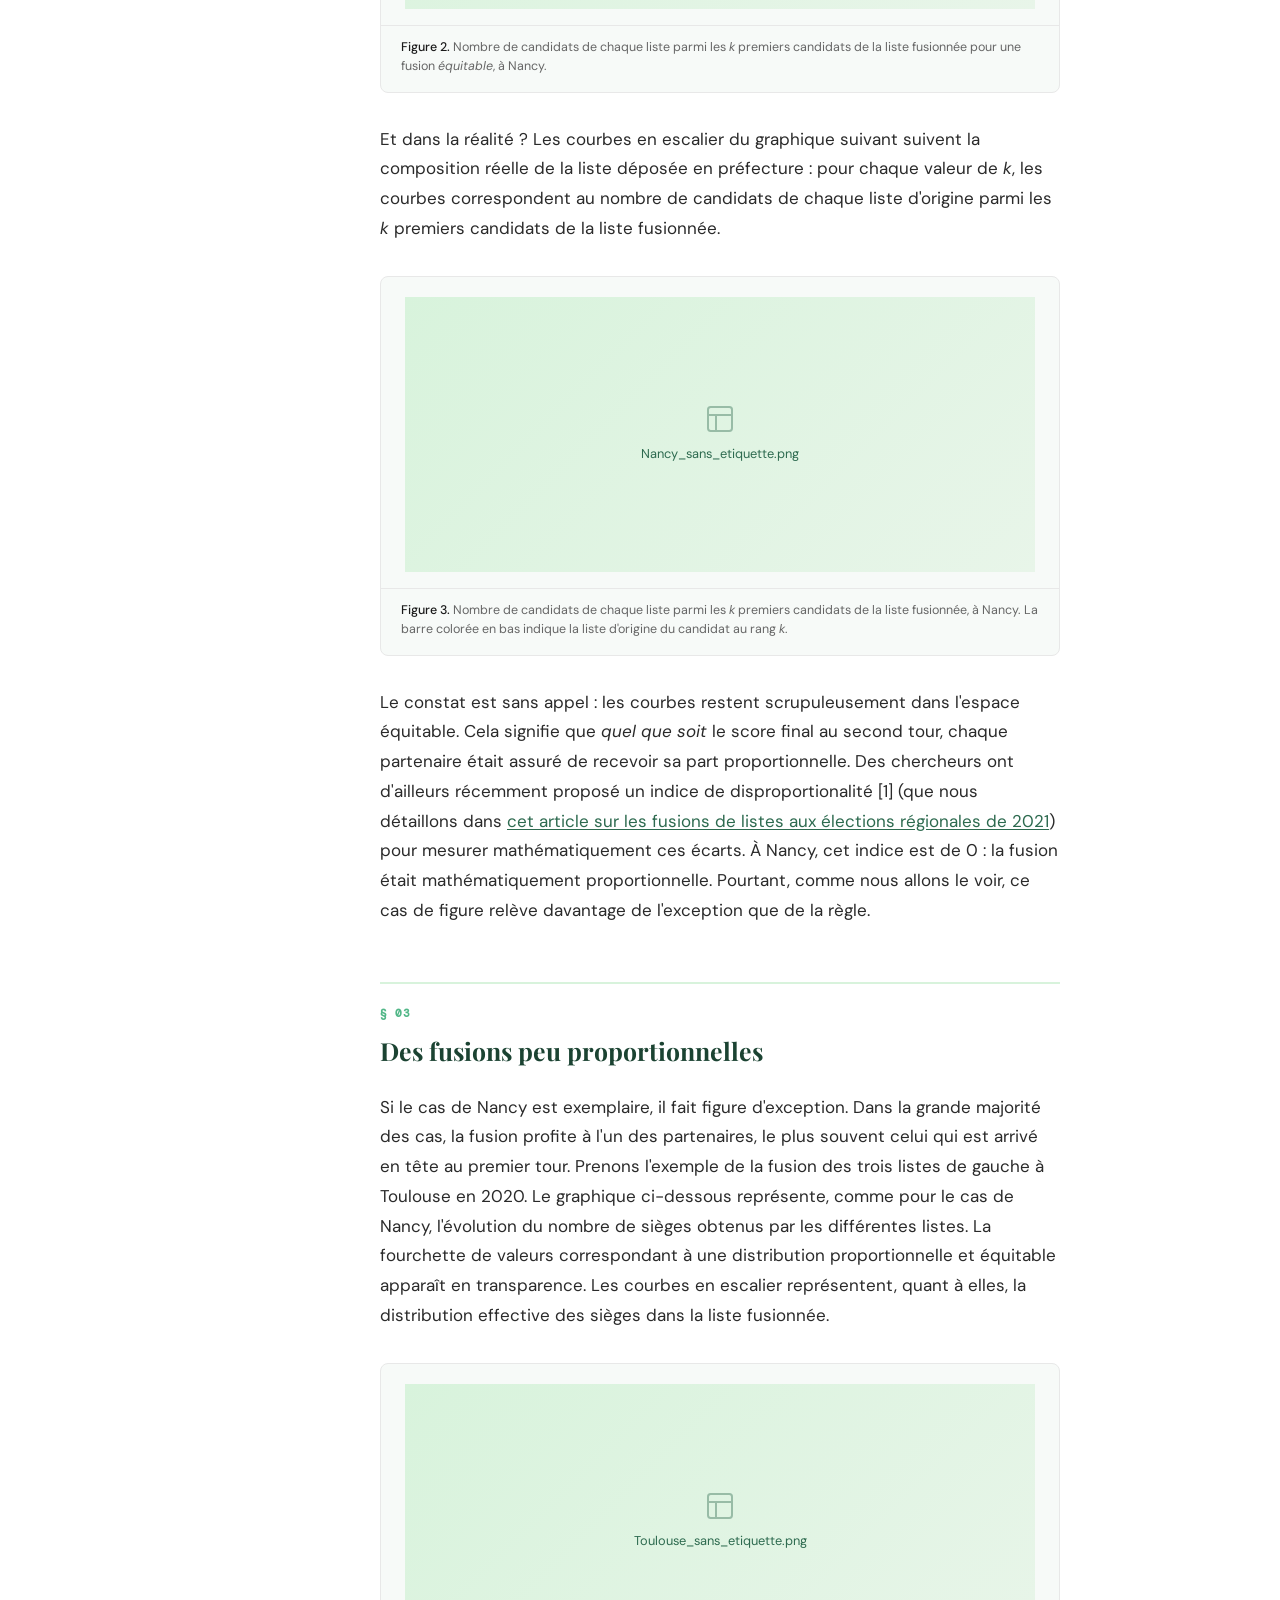
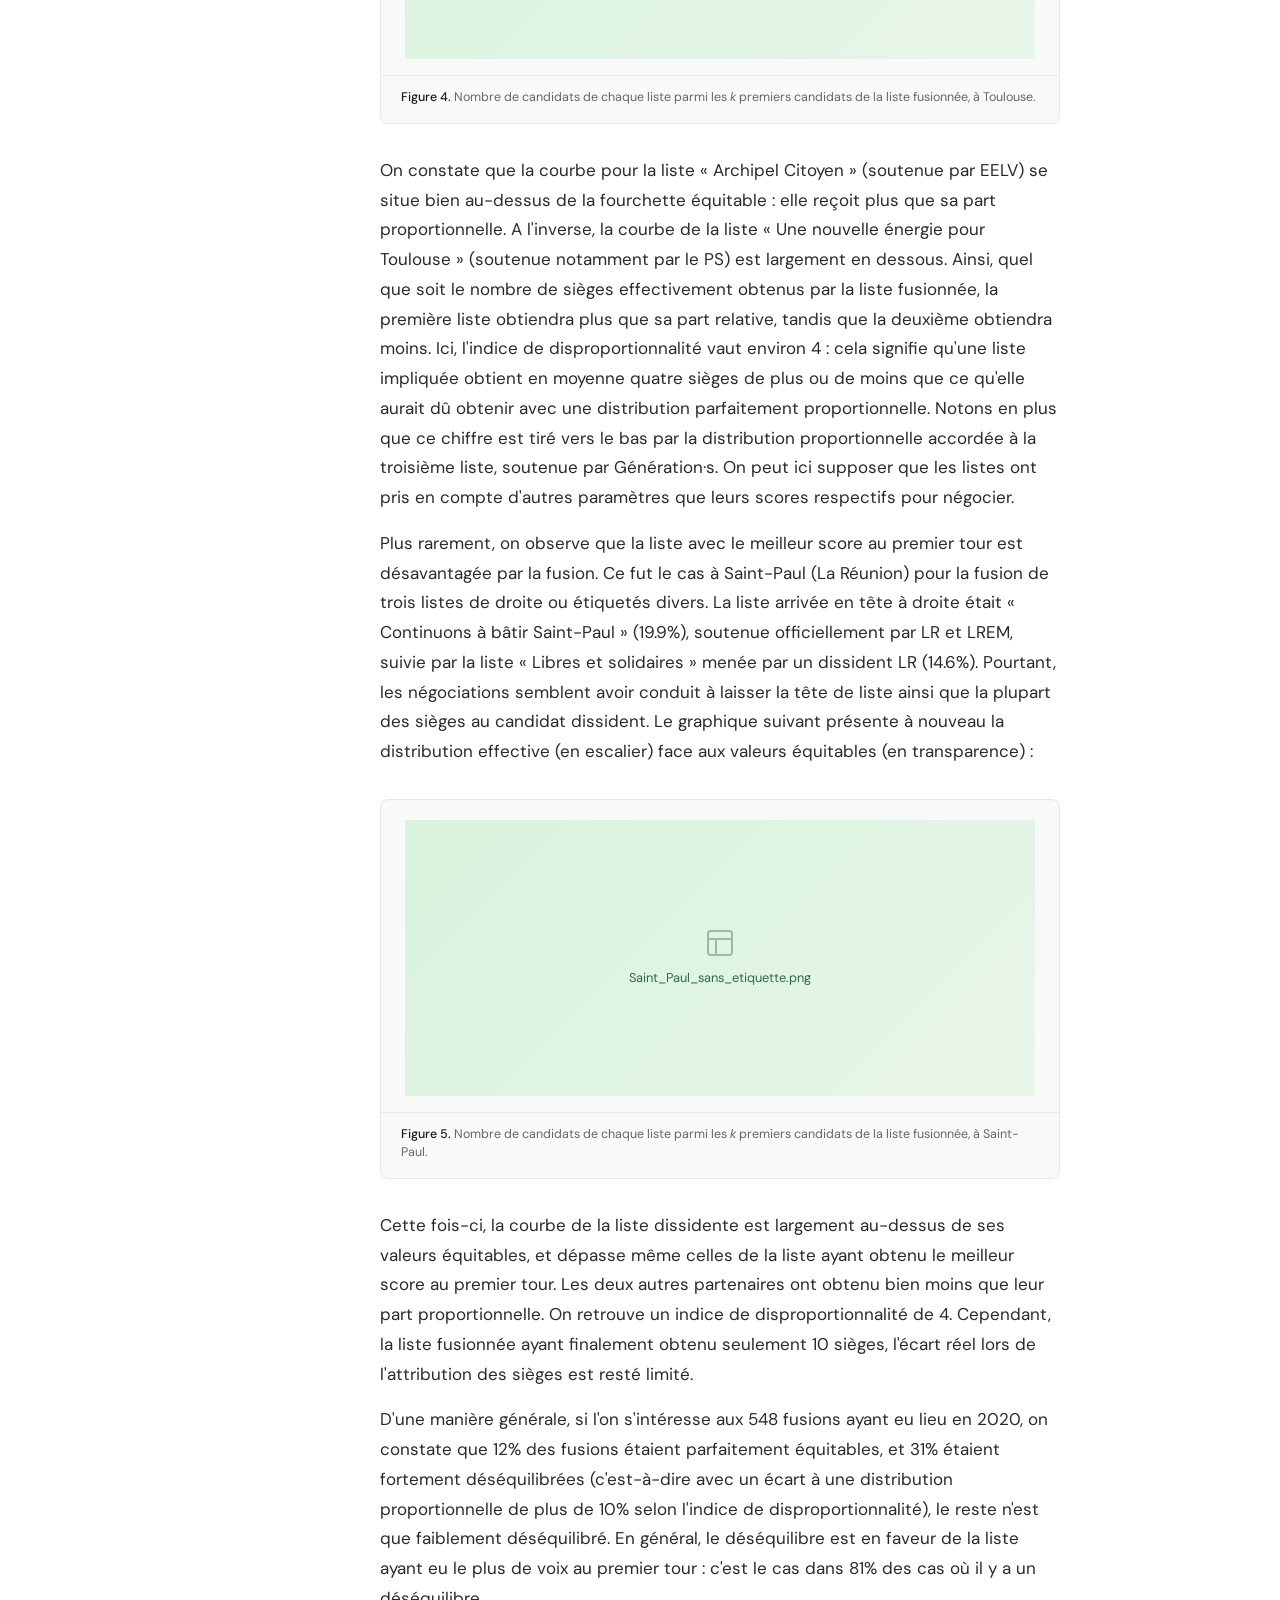
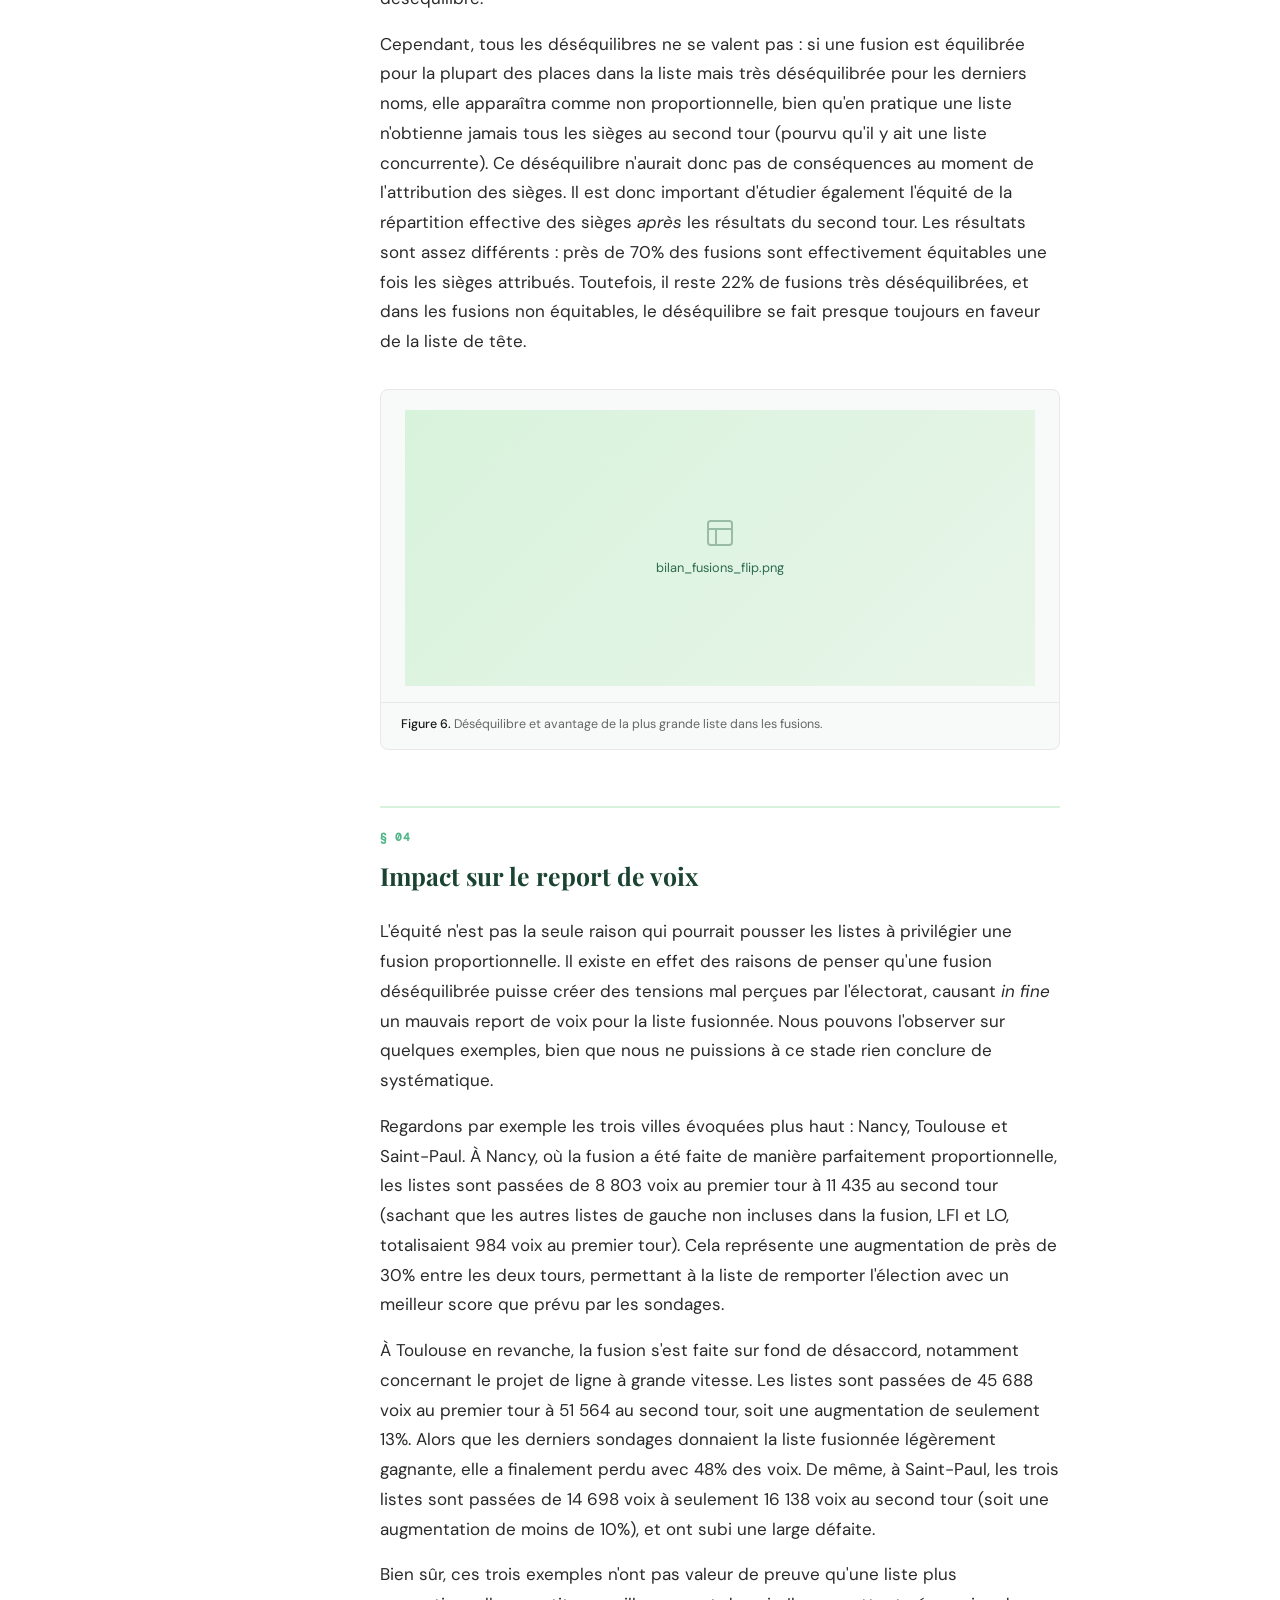
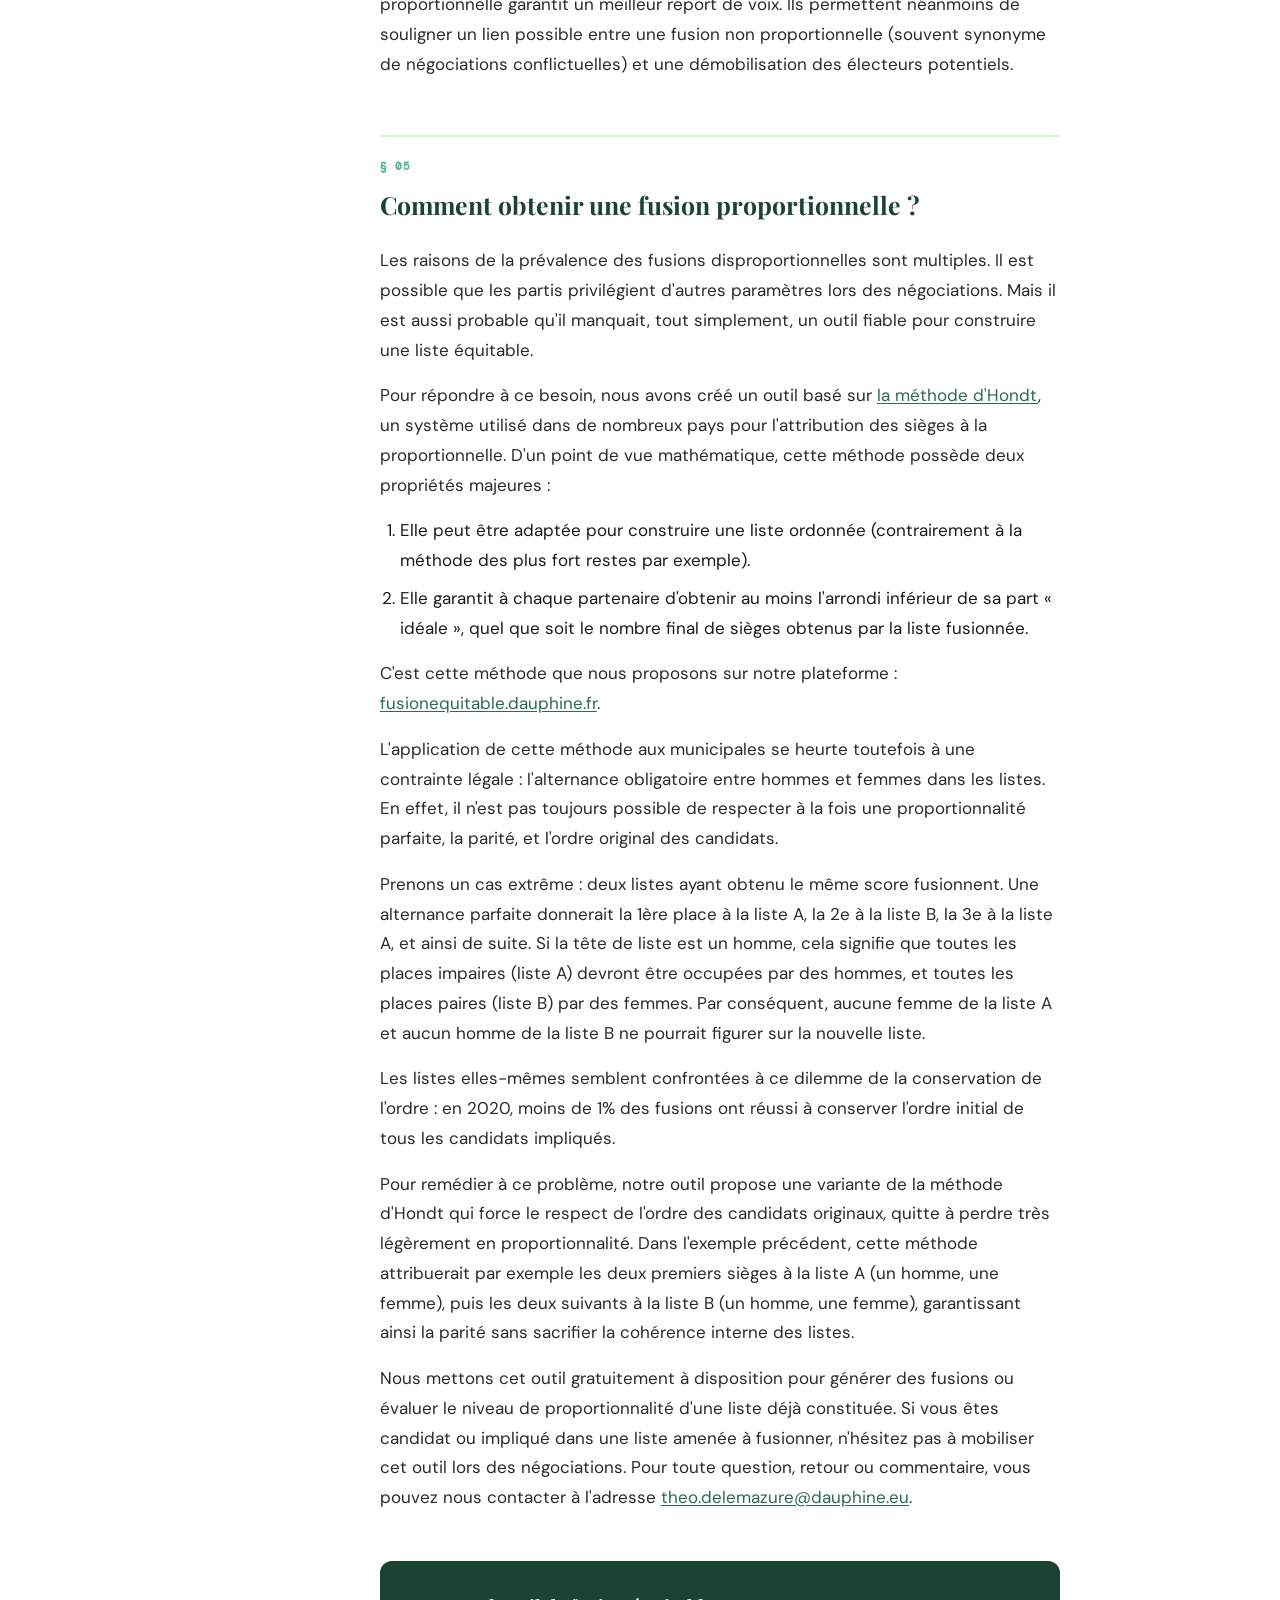
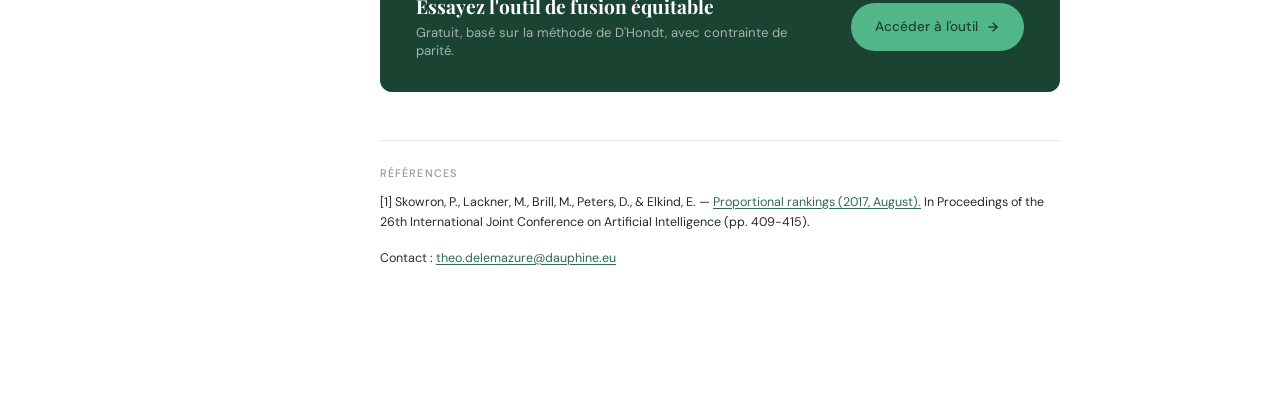
==== commit eb368a8d: "update" ====
--- a/informations.html
+++ b/informations.html
@@ -458,10 +458,6 @@
   <!-- HERO -->
   <div class="hero">
     <div class="hero-inner">
-      <div class="hero-tag">
-        <svg width="10" height="10" viewBox="0 0 24 24" fill="currentColor"><circle cx="12" cy="12" r="12"/></svg>
-        Article de recherche
-      </div>
       <h1 class="hero-title">Municipales : quand les fusions de listes ne sont pas équitables</h1>
       <div class="hero-meta">
         <span class="hero-authors">
@@ -498,24 +494,10 @@
           Les fusions aux municipales
         </h2>
 
-        <p>Le premier tour des élections municipales vient de se dérouler, marqué par de nombreux commentaires sur les alliances de partis, à gauche comme à droite. Pourtant, un enjeu majeur reste encore peu discuté&nbsp;: celui des fusions de listes. Entre les deux tours, les listes ont la possibilité de s'unir pour se présenter sous une bannière unique, avec un objectif clair : arriver en tête et remporter la majorité. Pour les listes ayant obtenu entre 5&nbsp;% et 10&nbsp;% des voix, la fusion est même l'unique moyen de se maintenir.</p>
-
-        <div class="stats-row">
-          <div class="stat-card">
-            <span class="stat-number">548</span>
-            <span class="stat-label">fusions en 2020</span>
-          </div>
-          <div class="stat-card">
-            <span class="stat-number">83&nbsp;%</span>
-            <span class="stat-label">entre deux listes</span>
-          </div>
-          <div class="stat-card">
-            <span class="stat-number">12&nbsp;%</span>
-            <span class="stat-label">parfaitement équitables</span>
-          </div>
-        </div>
-
-        <p>En 2020 par exemple, on a dénombré 548 fusions. Si la majorité de ces fusions se sont faites entre deux listes (83&nbsp;%), des alliances à trois (16&nbsp;%), voire quatre listes (1&nbsp;%) existent aussi. Ces fusions se font sur l'ensemble de l'échiquier politique, comme l'illustre la figure suivante.</p>
+        <p>Le premier tour des élections municipales vient de se dérouler, marqué par de nombreux commentaires sur les alliances de partis, à gauche comme à droite. Pourtant, un enjeu majeur reste encore peu discuté : celui des fusions de listes. Entre les deux tours, les listes ont la possibilité de s'unir pour se présenter sous une bannière unique, avec un objectif clair : arriver en tête et remporter la majorité. Pour les listes ayant obtenu entre 5% et 10% des voix, la fusion est même l'unique moyen de se maintenir.</p>
+
+
+        <p>En 2020 par exemple, on a dénombré 548 fusions (dans le contexte particulier du COVID-19, qui a fait que plusieurs mois séparaient les deux tours). Si la majorité de ces fusions se sont faites entre deux listes (83%), des alliances à trois (16%), voire quatre listes (1%) existent aussi. Ces fusions se font sur l'ensemble de l'échiquier politique, comme l'illustre la figure suivante.</p>
 
         <div class="figure-block">
           <div class="figure-img">
@@ -528,11 +510,9 @@
 
         <p>Lorsque plusieurs listes fusionnent, elles doivent décider en très peu de temps de l'ordre des candidats sur la nouvelle liste. Ce choix est fondamental : les candidats seront élus dans cet ordre précis, en fonction du nombre de sièges obtenus par la liste finale.</p>
 
-        <p>Dès lors, une question se pose&nbsp;: comment cet ordre est-il fixé&nbsp;? <em>A priori</em>, il résulte de négociations entre les différentes listes. Celles-ci peuvent aboutir aussi bien à une distribution équitable des sièges qu'à un partage inéquitable basé sur les rapports de force.</p>
-
-        <div class="highlight-box">
-          En pratique, la plupart des fusions ne se font pas de manière équitable&nbsp;: l'avantage va généralement à la liste ayant reçu le plus haut score au premier tour. Ce déséquilibre vient possiblement d'un manque d'outils pour mesurer l'équité d'une liste.
-        </div>
+        <p>Dès lors, une question se pose : comment cet ordre est-il fixé ? <em>A priori</em>, il résulte de négociations entre les différentes listes. Celles-ci peuvent aboutir aussi bien à une distribution équitable des sièges qu'à un partage inéquitable basé sur les rapports de force. Par exemple, une "petite" liste peut monnayer son ralliement en permettant à une liste plus importante d'atteindre la majorité, et ainsi exiger plus que sa « part du gâteau ».</p>
+
+        <p>En pratique, comme nous allons le voir dans cet article, nous avons constaté que la plupart des fusions ne se font pas de manière équitable : l'avantage va généralement à la liste ayant reçu le plus haut score au premier tour, qui obtient ainsi plus de sièges que sa part théorique. Ce déséquilibre vient possiblement d'un manque d'outils pour mesurer l'équité d'une liste, ou de l'absence de méthode accessible pour construire une répartition juste. C'est pourquoi nous proposons de tels outils dans cet article et sur le site <a href="https://fusionequitable.lamsade.fr">fusionequitable.lamsade.fr</a>.</p>
       </section>
 
       <!-- S2 -->
@@ -544,11 +524,11 @@
 
         <p>Avant tout, il convient de définir ce qu'est une distribution équitable des positions sur une liste fusionnée. Dans cet article, nous partons du principe qu'une distribution équitable s'appuie sur les scores du premier tour.</p>
 
-        <p>Imaginons deux listes, la liste A et la liste B, qui s'unissent pour former la liste AB. Au premier tour, la liste A a obtenu 15&nbsp;% des voix et la liste B 30&nbsp;%. Mathématiquement, la liste B pèse deux fois plus que la liste A. On s'attend donc logiquement à ce qu'elle obtienne deux fois plus de sièges dans la liste fusionnée.</p>
-
-        <p>Pour qu'une fusion soit réellement équitable, la règle du «&nbsp;deux pour un&nbsp;» (dans notre exemple) doit se vérifier quel que soit le nombre de sièges obtenus par la liste au second tour. Formellement, cela signifie que pour chaque rang <em>k</em> de la liste, si l'on regarde uniquement les <em>k</em> premiers candidats, alors le nombre de candidats issus de chaque liste d'origine doit rester proportionnel à son score initial, à un arrondi près.</p>
-
-        <p>Prenons un exemple concret. Lors des municipales de 2020 à Nancy, deux listes de gauche ont fusionné&nbsp;: <em>«&nbsp;Nancy en grand&nbsp;»</em> (soutenue par le PS) et <em>«&nbsp;Nancy écologie citoyenne&nbsp;»</em> (soutenue par EELV). La première a obtenu 37,9&nbsp;% des voix au premier tour, et la seconde 10,2&nbsp;%.</p>
+        <p>Imaginons deux listes, la liste A et la liste B, qui s'unissent pour former la liste AB. Au premier tour, la liste A a obtenu 15% des voix et la liste B 30%. Mathématiquement, la liste B pèse deux fois plus que la liste A. On s'attend donc logiquement à ce qu'elle obtienne deux fois plus de sièges dans la liste fusionnée. Cependant, le nombre total de sièges ne fait pas tout : l'ordre compte autant que la quantité. Par exemple, si la liste B accapare les 50 premières places et laisse les 25 suivantes à la liste A, cette dernière est de fait exclue si la liste fusionnée n'obtient finalement que 40 élus.</p>
+
+        <p>Pour qu'une fusion soit réellement équitable, la règle du « deux pour un » (dans notre exemple) doit se vérifier quel que soit le nombre de sièges obtenus par la liste au second tour. Formellement, cela signifie que pour chaque rang <em>k</em> de la liste (le 1er nom, le 2e, le 3e, etc.), si l'on regarde uniquement les <em>k</em> premiers candidats de la liste, alors le nombre de candidats issus de chaque liste d'origine doit rester proportionnel à son score initial, à un arrondi près. Dans notre cas, une alternance équitable pourrait être : deux candidats de la liste B, puis un de la liste A, à nouveau deux de la liste B, et ainsi de suite.</p>
+
+        <p>Prenons un exemple concret. Lors des municipales de 2020 à Nancy, deux listes de gauche ont fusionné : <em>« Nancy en grand »</em> (soutenue par le PS) et <em>« Nancy écologie citoyenne »</em> (soutenue par EELV). La première a obtenu 37.9% des voix au premier tour, et la seconde 10.2%. Le graphique ci-dessous illustre ce que serait une distribution parfaite. Pour chaque rang <em>k</em>, la zone colorée représente la fourchette « équitable » (c'est à dire l'entier inférieur ou supérieur à la valeur idéale). Par exemple, si une liste a théoriquement le droit à 2,5 sièges sur les 5 premiers de la liste, la fusion est considérée comme équitable si cette liste en obtient 2 ou 3.</p>
 
         <div class="figure-block">
           <div class="figure-img">
@@ -559,6 +539,8 @@
           </div>
         </div>
 
+        <p>Et dans la réalité ? Les courbes en escalier du graphique suivant suivent la composition réelle de la liste déposée en préfecture : pour chaque valeur de <em>k</em>, les courbes correspondent au nombre de candidats de chaque liste d'origine parmi les <em>k</em> premiers candidats de la liste fusionnée. </p>
+
         <div class="figure-block">
           <div class="figure-img">
             <img src="Graphs/Nancy_sans_etiquette.png" alt="Fusion réelle à Nancy" onerror="this.parentElement.innerHTML='<div class=\'figure-placeholder\'><svg width=\'32\' height=\'32\' viewBox=\'0 0 24 24\' fill=\'none\' stroke=\'currentColor\' stroke-width=\'1.5\'><rect x=\'3\' y=\'3\' width=\'18\' height=\'18\' rx=\'2\'/><path d=\'M3 9h18M9 21V9\'/></svg><span>Nancy_sans_etiquette.png</span></div>'" />
@@ -568,7 +550,7 @@
           </div>
         </div>
 
-        <p>Le constat est sans appel&nbsp;: les courbes restent scrupuleusement dans l'espace équitable. À Nancy, l'indice de disproportionnalité est de 0&nbsp;: la fusion était mathématiquement proportionnelle. Des chercheurs ont d'ailleurs récemment proposé un <a href="https://decol.hypotheses.org/9">indice de disproportionnalité</a> pour mesurer mathématiquement ces écarts. Pourtant, comme nous allons le voir, ce cas de figure relève davantage de l'exception que de la règle.</p>
+        <p>Le constat est sans appel : les courbes restent scrupuleusement dans l'espace équitable. Cela signifie que <em>quel que soit</em> le score final au second tour, chaque partenaire était assuré de recevoir sa part proportionnelle. Des chercheurs ont d'ailleurs récemment proposé un indice de disproportionalité [1] (que nous détaillons dans <a href="https://decol.hypotheses.org/9">cet article sur les fusions de listes aux élections régionales de 2021</a>) pour mesurer mathématiquement ces écarts. À Nancy, cet indice est de 0 : la fusion était mathématiquement proportionnelle. Pourtant, comme nous allons le voir, ce cas de figure relève davantage de l'exception que de la règle.</p>
       </section>
 
       <!-- S3 -->
@@ -578,7 +560,7 @@
           Des fusions peu proportionnelles
         </h2>
 
-        <p>Si le cas de Nancy est exemplaire, il fait figure d'exception. Dans la grande majorité des cas, la fusion profite à l'un des partenaires, le plus souvent celui qui est arrivé en tête au premier tour. Prenons l'exemple de la fusion des trois listes de gauche à Toulouse en 2020.</p>
+        <p>Si le cas de Nancy est exemplaire, il fait figure d'exception. Dans la grande majorité des cas, la fusion profite à l'un des partenaires, le plus souvent celui qui est arrivé en tête au premier tour. Prenons l'exemple de la fusion des trois listes de gauche à Toulouse en 2020. Le graphique ci-dessous représente, comme pour le cas de Nancy, l'évolution du nombre de sièges obtenus par les différentes listes. La fourchette de valeurs correspondant à une distribution proportionnelle et équitable apparaît en transparence. Les courbes en escalier représentent, quant à elles, la distribution effective des sièges dans la liste fusionnée.</p>
 
         <div class="figure-block">
           <div class="figure-img">
@@ -589,9 +571,9 @@
           </div>
         </div>
 
-        <p>On constate que la courbe pour la liste «&nbsp;Archipel Citoyen&nbsp;» (soutenue par EELV) se situe bien au-dessus de la fourchette équitable&nbsp;: elle reçoit plus que sa part proportionnelle. À l'inverse, la courbe de la liste «&nbsp;Une nouvelle énergie pour Toulouse&nbsp;» (soutenue notamment par le PS) est largement en dessous. Ici, l'indice de disproportionnalité vaut environ 4.</p>
-
-        <p>Plus rarement, on observe que la liste avec le meilleur score au premier tour est désavantagée par la fusion. Ce fut le cas à Saint-Paul (La Réunion) pour la fusion de trois listes de droite.</p>
+        <p>On constate que la courbe pour la liste « Archipel Citoyen » (soutenue par EELV) se situe bien au-dessus de la fourchette équitable : elle reçoit plus que sa part proportionnelle. A l'inverse, la courbe de la liste « Une nouvelle énergie pour Toulouse » (soutenue notamment par le PS) est largement en dessous. Ainsi, quel que soit le nombre de sièges effectivement obtenus par la liste fusionnée, la première liste obtiendra plus que sa part relative, tandis que la deuxième obtiendra moins. Ici, l'indice de disproportionnalité vaut environ 4 : cela signifie qu'une liste impliquée obtient en moyenne quatre sièges de plus ou de moins que ce qu'elle aurait dû obtenir avec une distribution parfaitement proportionnelle. Notons en plus que ce chiffre est tiré vers le bas par la distribution proportionnelle accordée à la troisième liste, soutenue par Génération·s. On peut ici supposer que les listes ont pris en compte d'autres paramètres que leurs scores respectifs pour négocier.</p>
+
+        <p>Plus rarement, on observe que la liste avec le meilleur score au premier tour est désavantagée par la fusion. Ce fut le cas à Saint-Paul (La Réunion) pour la fusion de trois listes de droite ou étiquetés divers. La liste arrivée en tête à droite était « Continuons à bâtir Saint-Paul » (19.9%), soutenue officiellement par LR et LREM, suivie par la liste « Libres et solidaires » menée par un dissident LR (14.6%). Pourtant, les négociations semblent avoir conduit à laisser la tête de liste ainsi que la plupart des sièges au candidat dissident. Le graphique suivant présente à nouveau la distribution effective (en escalier) face aux valeurs équitables (en transparence) :</p>
 
         <div class="figure-block">
           <div class="figure-img">
@@ -602,18 +584,22 @@
           </div>
         </div>
 
-        <p>D'une manière générale, sur les 548 fusions ayant eu lieu en 2020, 12&nbsp;% étaient parfaitement équitables, et 31&nbsp;% étaient fortement déséquilibrées (écart supérieur à 10&nbsp;% selon l'indice de disproportionnalité). En général, le déséquilibre est en faveur de la liste ayant eu le plus de voix au premier tour (81&nbsp;% des cas).</p>
-
+        <p>Cette fois-ci, la courbe de la liste dissidente est largement au-dessus de ses valeurs équitables, et dépasse même celles de la liste ayant obtenu le meilleur score au premier tour. Les deux autres partenaires ont obtenu bien moins que leur part proportionnelle. On retrouve un indice de disproportionnalité de 4. Cependant, la liste fusionnée ayant finalement obtenu seulement 10 sièges, l'écart réel lors de l'attribution des sièges est resté limité.</p>
+
+        <p>D'une manière générale, si l'on s'intéresse aux 548 fusions ayant eu lieu en 2020, on constate que 12% des fusions étaient parfaitement équitables, et 31% étaient fortement déséquilibrées (c'est-à-dire avec un écart à une distribution proportionnelle de plus de 10% selon l'indice de disproportionnalité), le reste n'est que faiblement déséquilibré. En général, le déséquilibre est en faveur de la liste ayant eu le plus de voix au premier tour : c'est le cas dans 81% des cas où il y a un déséquilibre.</p>
+
+        <p>Cependant, tous les déséquilibres ne se valent pas : si une fusion est équilibrée pour la plupart des places dans la liste mais très déséquilibrée pour les derniers noms, elle apparaîtra comme non proportionnelle, bien qu'en pratique une liste n'obtienne jamais tous les sièges au second tour (pourvu qu'il y ait une liste concurrente). Ce déséquilibre n'aurait donc pas de conséquences au moment de l'attribution des sièges. Il est donc important d'étudier également l'équité de la répartition effective des sièges <em>après</em> les résultats du second tour. Les résultats sont assez différents : près de 70% des fusions sont effectivement équitables une fois les sièges attribués. Toutefois, il reste 22% de fusions très déséquilibrées, et dans les fusions non équitables, le déséquilibre se fait presque toujours en faveur de la liste de tête.</p>
+
+        
         <div class="figure-block">
           <div class="figure-img">
             <img src="Graphs/bilan_fusions_flip.png" alt="Bilan des fusions" onerror="this.parentElement.innerHTML='<div class=\'figure-placeholder\'><svg width=\'32\' height=\'32\' viewBox=\'0 0 24 24\' fill=\'none\' stroke=\'currentColor\' stroke-width=\'1.5\'><rect x=\'3\' y=\'3\' width=\'18\' height=\'18\' rx=\'2\'/><path d=\'M3 9h18M9 21V9\'/></svg><span>bilan_fusions_flip.png</span></div>'" />
           </div>
           <div class="figure-caption">
-            <strong>Figure 6.</strong> Déséquilibre en faveur de la plus grande liste dans les fusions.
-          </div>
-        </div>
-
-        <p>Cependant, tous les déséquilibres ne se valent pas. Il est donc important d'étudier également l'équité de la répartition effective des sièges <em>après</em> les résultats du second tour. Les résultats sont assez différents&nbsp;: près de 70&nbsp;% des fusions sont effectivement équitables une fois les sièges attribués. Toutefois, il reste 22&nbsp;% de fusions très déséquilibrées.</p>
+            <strong>Figure 6.</strong> Déséquilibre et avantage de la plus grande liste dans les fusions.
+          </div>
+        </div>
+
       </section>
 
       <!-- S4 -->
@@ -623,15 +609,13 @@
           Impact sur le report de voix
         </h2>
 
-        <p>L'équité n'est pas la seule raison qui pourrait pousser les listes à privilégier une fusion proportionnelle. Il existe en effet des raisons de penser qu'une fusion déséquilibrée puisse créer des tensions mal perçues par l'électorat, causant <em>in fine</em> un mauvais report de voix.</p>
-
-        <p>À Nancy, où la fusion a été faite de manière parfaitement proportionnelle, les listes sont passées de 8&nbsp;803 voix au premier tour à 11&nbsp;435 au second tour — une augmentation de près de 30&nbsp;%, permettant à la liste de remporter l'élection avec un meilleur score que prévu par les sondages.</p>
-
-        <p>À Toulouse en revanche, la fusion s'est faite sur fond de désaccord. Les listes sont passées de 45&nbsp;688 voix à 51&nbsp;564, soit une augmentation de seulement 13&nbsp;%. La liste a finalement perdu avec 48&nbsp;% des voix. De même, à Saint-Paul, les trois listes sont passées de 14&nbsp;698 voix à seulement 16&nbsp;138 (moins de 10&nbsp;% d'augmentation) et ont subi une large défaite.</p>
-
-        <div class="highlight-box">
-          Ces trois exemples soulignent un lien possible entre une fusion non proportionnelle — souvent synonyme de négociations conflictuelles — et une démobilisation des électeurs potentiels.
-        </div>
+        <p>L'équité n'est pas la seule raison qui pourrait pousser les listes à privilégier une fusion proportionnelle. Il existe en effet des raisons de penser qu'une fusion déséquilibrée puisse créer des tensions mal perçues par l'électorat, causant <em>in fine</em> un mauvais report de voix pour la liste fusionnée. Nous pouvons l'observer sur quelques exemples, bien que nous ne puissions à ce stade rien conclure de systématique.</p>
+
+        <p>Regardons par exemple les trois villes évoquées plus haut : Nancy, Toulouse et Saint-Paul. À Nancy, où la fusion a été faite de manière parfaitement proportionnelle, les listes sont passées de 8 803 voix au premier tour à 11 435 au second tour (sachant que les autres listes de gauche non incluses dans la fusion, LFI et LO, totalisaient 984 voix au premier tour). Cela représente une augmentation de près de 30% entre les deux tours, permettant à la liste de remporter l'élection avec un meilleur score que prévu par les sondages.</p>
+
+        <p>À Toulouse en revanche, la fusion s'est faite sur fond de désaccord, notamment concernant le projet de ligne à grande vitesse. Les listes sont passées de 45 688 voix au premier tour à 51 564 au second tour, soit une augmentation de seulement 13%. Alors que les derniers sondages donnaient la liste fusionnée légèrement gagnante, elle a finalement perdu avec 48% des voix. De même, à Saint-Paul, les trois listes sont passées de 14 698 voix à seulement 16 138 voix au second tour (soit une augmentation de moins de 10%), et ont subi une large défaite.</p>
+
+        <p>Bien sûr, ces trois exemples n'ont pas valeur de preuve qu'une liste plus proportionnelle garantit un meilleur report de voix. Ils permettent néanmoins de souligner un lien possible entre une fusion non proportionnelle (souvent synonyme de négociations conflictuelles) et une démobilisation des électeurs potentiels.</p>
       </section>
 
       <!-- S5 -->
@@ -641,18 +625,27 @@
           Comment obtenir une fusion proportionnelle&nbsp;?
         </h2>
 
-        <p>Les raisons de la prévalence des fusions disproportionnelles sont multiples. Mais il est probable qu'il manquait, tout simplement, un outil fiable pour construire une liste équitable.</p>
-
-        <p>Pour répondre à ce besoin, nous avons créé un outil basé sur <a href="https://fr.wikipedia.org/wiki/Scrutin_proportionnel_plurinominal#M%C3%A9thode_de_Jefferson_ou_m%C3%A9thode_D'Hondt">la méthode de D'Hondt</a>, un système utilisé dans de nombreux pays pour l'attribution des sièges à la proportionnelle. D'un point de vue mathématique, cette méthode possède deux propriétés majeures&nbsp;:</p>
-
-        <p>1.&nbsp; Elle peut être adaptée pour construire une liste ordonnée (contrairement à la méthode des plus forts restes par exemple).<br>
-        2.&nbsp; Elle garantit à chaque partenaire d'obtenir au moins l'arrondi inférieur de sa part «&nbsp;idéale&nbsp;», quel que soit le nombre final de sièges obtenus par la liste fusionnée.</p>
-
-        <p>L'application de cette méthode aux municipales se heurte toutefois à une contrainte légale&nbsp;: l'alternance obligatoire entre hommes et femmes dans les listes. Il n'est pas toujours possible de respecter à la fois une proportionnalité parfaite, la parité, et l'ordre original des candidats.</p>
-
-        <p>Prenons un cas extrême&nbsp;: deux listes ayant obtenu le même score fusionnent. Une alternance parfaite donnerait la 1ère place à la liste A, la 2e à la liste B, la 3e à la liste A, et ainsi de suite. Si la tête de liste est un homme, toutes les places impaires devront être occupées par des hommes et toutes les places paires par des femmes — aucune femme de la liste A ni aucun homme de la liste B ne pourrait figurer sur la nouvelle liste.</p>
-
-        <p>Pour remédier à ce problème, notre outil propose une variante de la méthode de D'Hondt qui force le respect de l'ordre des candidats originaux, quitte à perdre très légèrement en proportionnalité. En 2020, moins de 1&nbsp;% des fusions ont réussi à conserver l'ordre initial de tous les candidats impliqués.</p>
+        <p>Les raisons de la prévalence des fusions disproportionnelles sont multiples. Il est possible que les partis privilégient d'autres paramètres lors des négociations. Mais il est aussi probable qu'il manquait, tout simplement, un outil fiable pour construire une liste équitable.</p>
+
+        <p>Pour répondre à ce besoin, nous avons créé un outil basé sur <a href="https://fr.wikipedia.org/wiki/Scrutin_proportionnel_plurinominal#M%C3%A9thode_de_Jefferson_ou_m%C3%A9thode_D'Hondt">la méthode d'Hondt</a>, un système utilisé dans de nombreux pays pour l'attribution des sièges à la proportionnelle. D'un point de vue mathématique, cette méthode possède deux propriétés majeures :</p>
+
+        <ol style="margin: 0 0 16px 20px; padding: 0; display: flex; flex-direction: column; gap: 8px;">
+          <li>Elle peut être adaptée pour construire une liste ordonnée (contrairement à la méthode des plus fort restes par exemple).</li>
+          <li>Elle garantit à chaque partenaire d'obtenir au moins l'arrondi inférieur de sa part « idéale », quel que soit le nombre final de sièges obtenus par la liste fusionnée.</li>
+        </ol>
+
+        <p>C'est cette méthode que nous proposons sur notre plateforme : <a href="https://fusionequitable.dauphine.fr">fusionequitable.dauphine.fr</a>.</p>
+
+        <p>L'application de cette méthode aux municipales se heurte toutefois à une contrainte légale : l'alternance obligatoire entre hommes et femmes dans les listes. En effet, il n'est pas toujours possible de respecter à la fois une proportionnalité parfaite, la parité, et l'ordre original des candidats.</p>
+
+
+        <p>Prenons un cas extrême : deux listes ayant obtenu le même score fusionnent. Une alternance parfaite donnerait la 1ère place à la liste A, la 2e à la liste B, la 3e à la liste A, et ainsi de suite. Si la tête de liste est un homme, cela signifie que toutes les places impaires (liste A) devront être occupées par des hommes, et toutes les places paires (liste B) par des femmes. Par conséquent, aucune femme de la liste A et aucun homme de la liste B ne pourrait figurer sur la nouvelle liste.</p>
+
+        <p>Les listes elles-mêmes semblent confrontées à ce dilemme de la conservation de l'ordre : en 2020, moins de 1% des fusions ont réussi à conserver l'ordre initial de tous les candidats impliqués.</p>
+
+        <p>Pour remédier à ce problème, notre outil propose une variante de la méthode d'Hondt qui force le respect de l'ordre des candidats originaux, quitte à perdre très légèrement en proportionnalité. Dans l'exemple précédent, cette méthode attribuerait par exemple les deux premiers sièges à la liste A (un homme, une femme), puis les deux suivants à la liste B (un homme, une femme), garantissant ainsi la parité sans sacrifier la cohérence interne des listes.</p>
+
+        <p>Nous mettons cet outil gratuitement à disposition pour générer des fusions ou évaluer le niveau de proportionnalité d'une liste déjà constituée. Si vous êtes candidat ou impliqué dans une liste amenée à fusionner, n'hésitez pas à mobiliser cet outil lors des négociations. Pour toute question, retour ou commentaire, vous pouvez nous contacter à l'adresse <a href="mailto:theo.delemazure@dauphine.eu">theo.delemazure@dauphine.eu</a>.</p>
 
         <!-- CTA -->
         <div class="article-cta">
@@ -670,15 +663,15 @@
 
         <div class="references">
           <h3>Références</h3>
-          <p>[1] Delemazure, T., Lang, J., Prévotat, A. — <a href="https://decol.hypotheses.org/9">Indice de disproportionnalité pour les fusions de listes aux élections régionales de 2021</a></p>
-          <p>Contact&nbsp;: <a href="mailto:theo.delemazure@dauphine.eu">theo.delemazure@dauphine.eu</a></p>
+          <p>[1] Skowron, P., Lackner, M., Brill, M., Peters, D., & Elkind, E.  — <a href="https://www.dominik-peters.de/publications/proprank.pdf">Proportional rankings (2017, August).</a> In Proceedings of the 26th International Joint Conference on Artificial Intelligence (pp. 409-415).</p>
+          <p>Contact&nbsp;: <a href="mailto:theo.delemazure@dauphine.eu"><span class="__cf_email__" data-cfemail="e89c808d87c68c8d848d8589929d9a8da88c899d988081868dc68d9d">theo.delemazure@dauphine.eu</span></a></p>
         </div>
       </section>
 
     </article>
   </div>
 
-  <script>
+  <script data-cfasync="false" src="/cdn-cgi/scripts/5c5dd728/cloudflare-static/email-decode.min.js"></script><script>
     // TOC active link on scroll
     const sections = document.querySelectorAll('.article-section');
     const links    = document.querySelectorAll('.toc-list a');
@@ -687,7 +680,7 @@
       entries.forEach(entry => {
         if (entry.isIntersecting) {
           links.forEach(l => l.classList.remove('active'));
-          const active = document.querySelector(`.toc-list a[href="#${entry.target.id}"]`);
+          ment.querySelector(`.toc-list a[href="#${entry.target.id}"]`);ment.querySelector(`.toc-list a[href="#${entry.target.id}"]`);
           if (active) active.classList.add('active');
         }
       });
